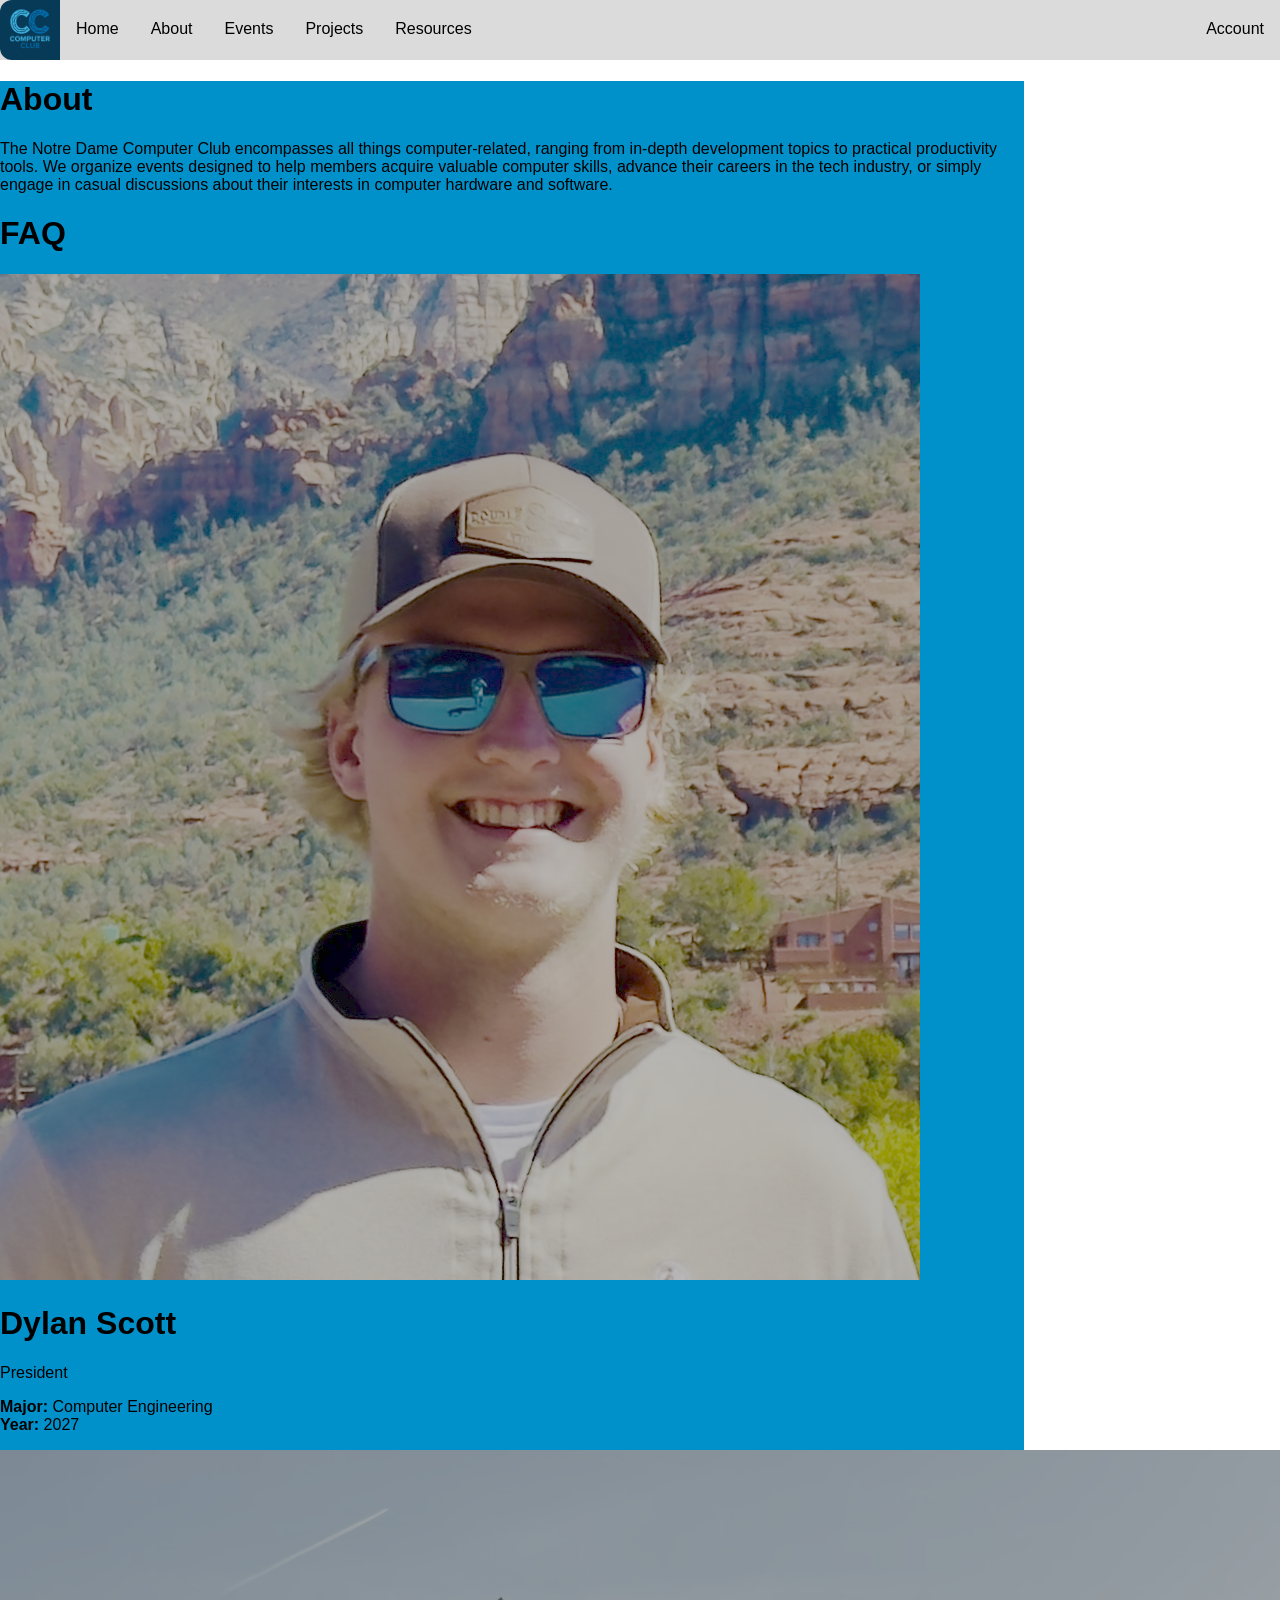
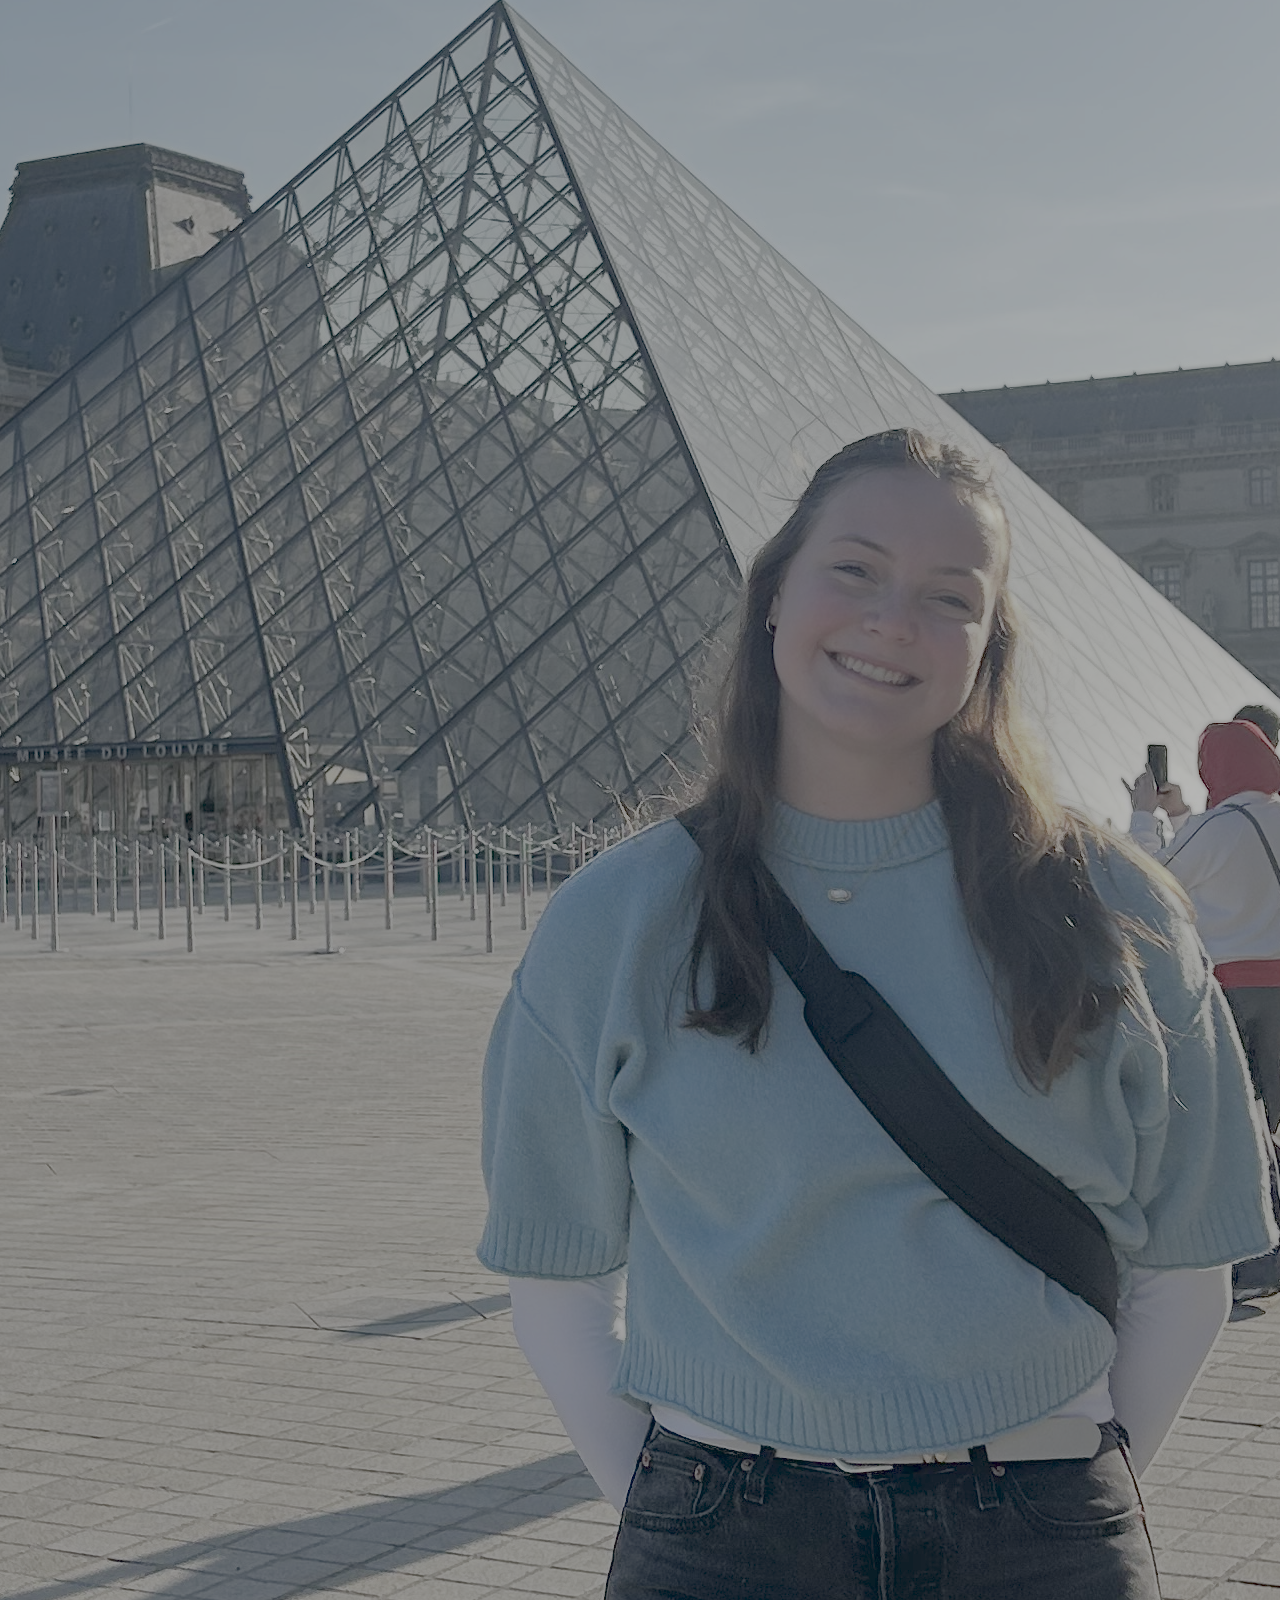
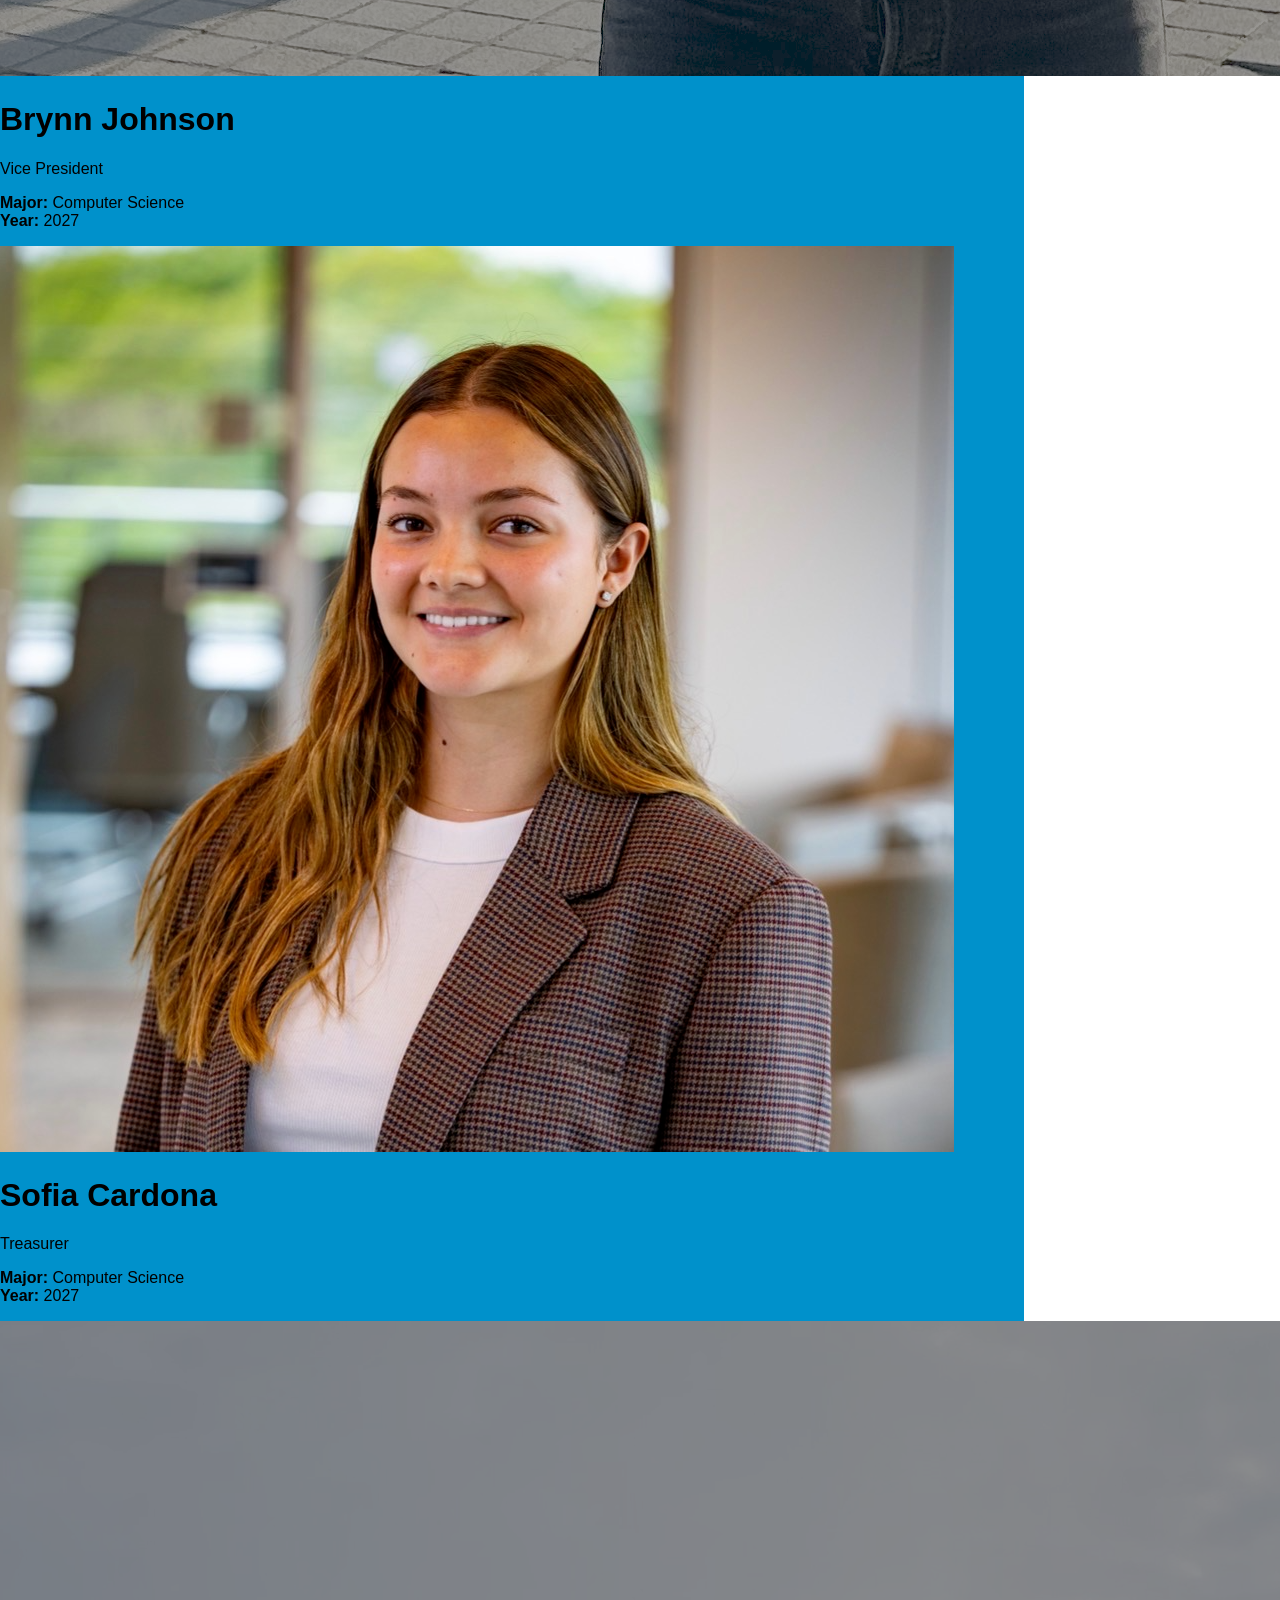
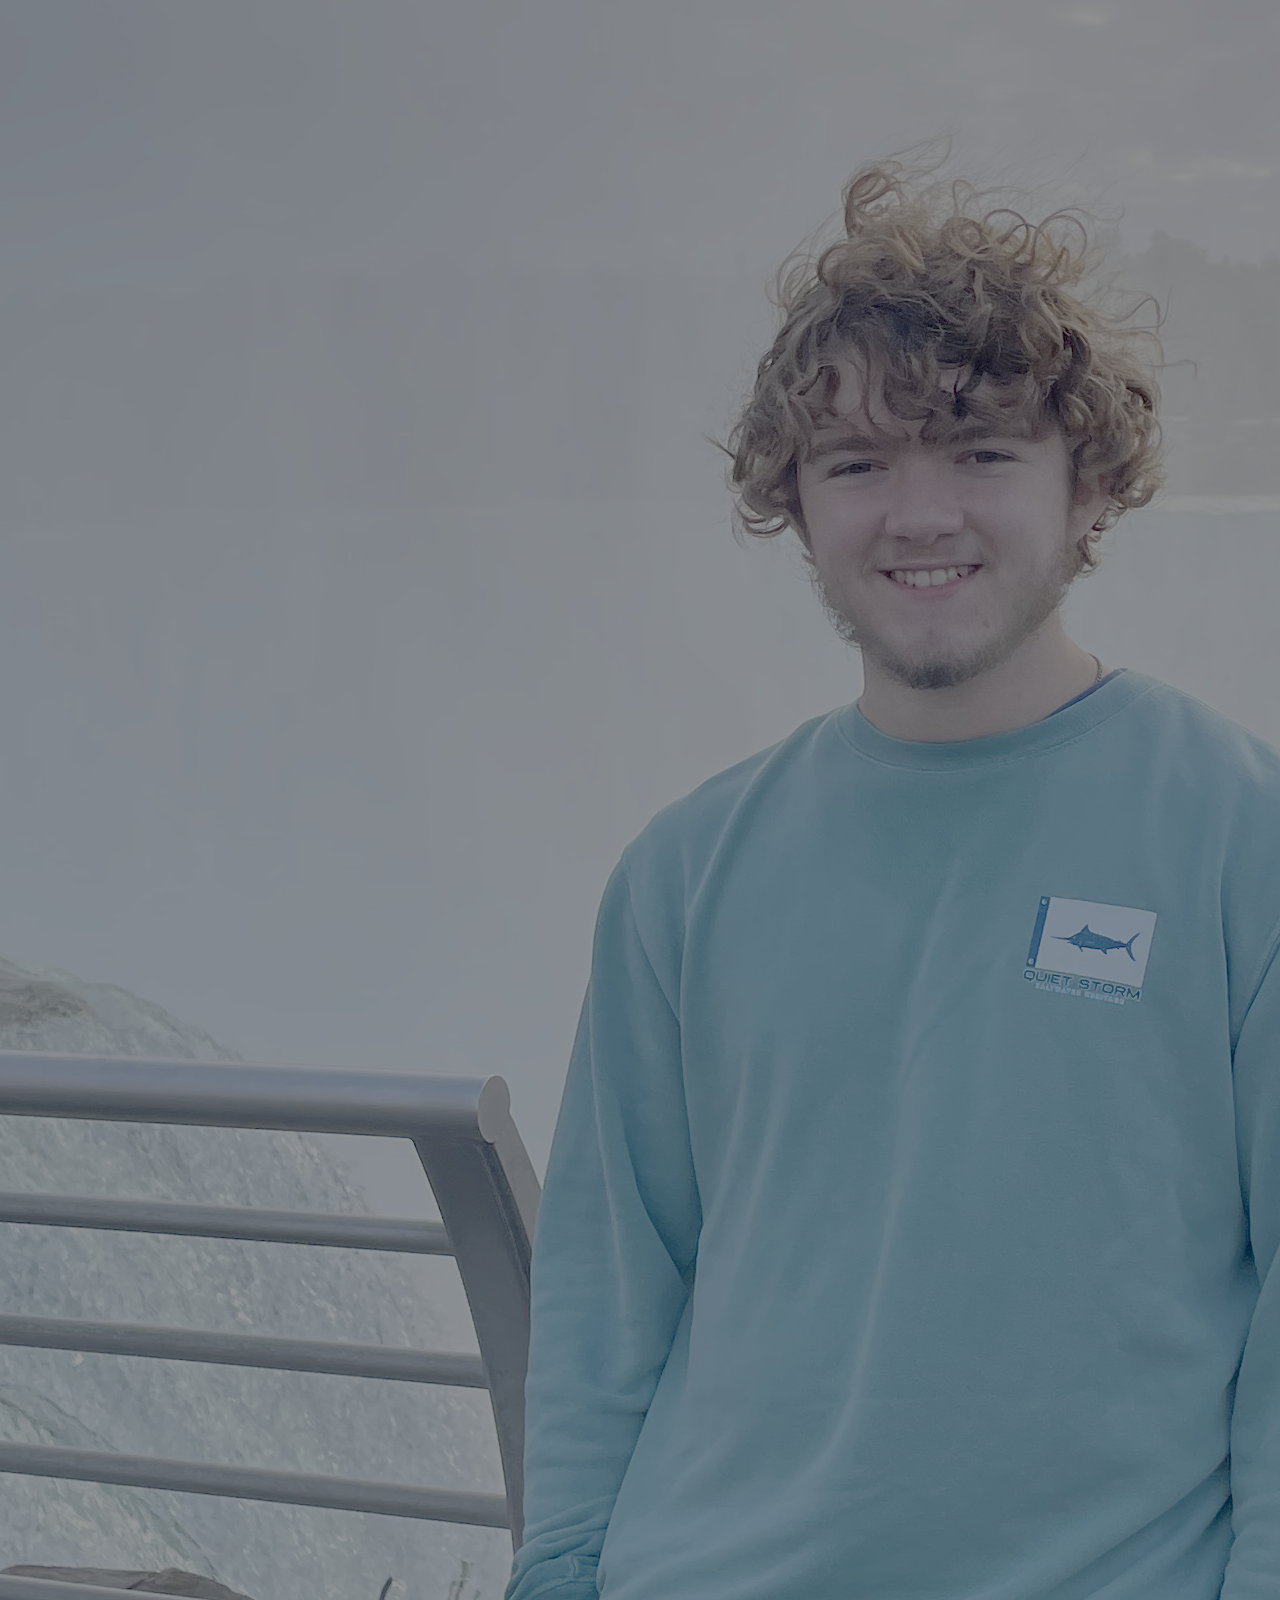
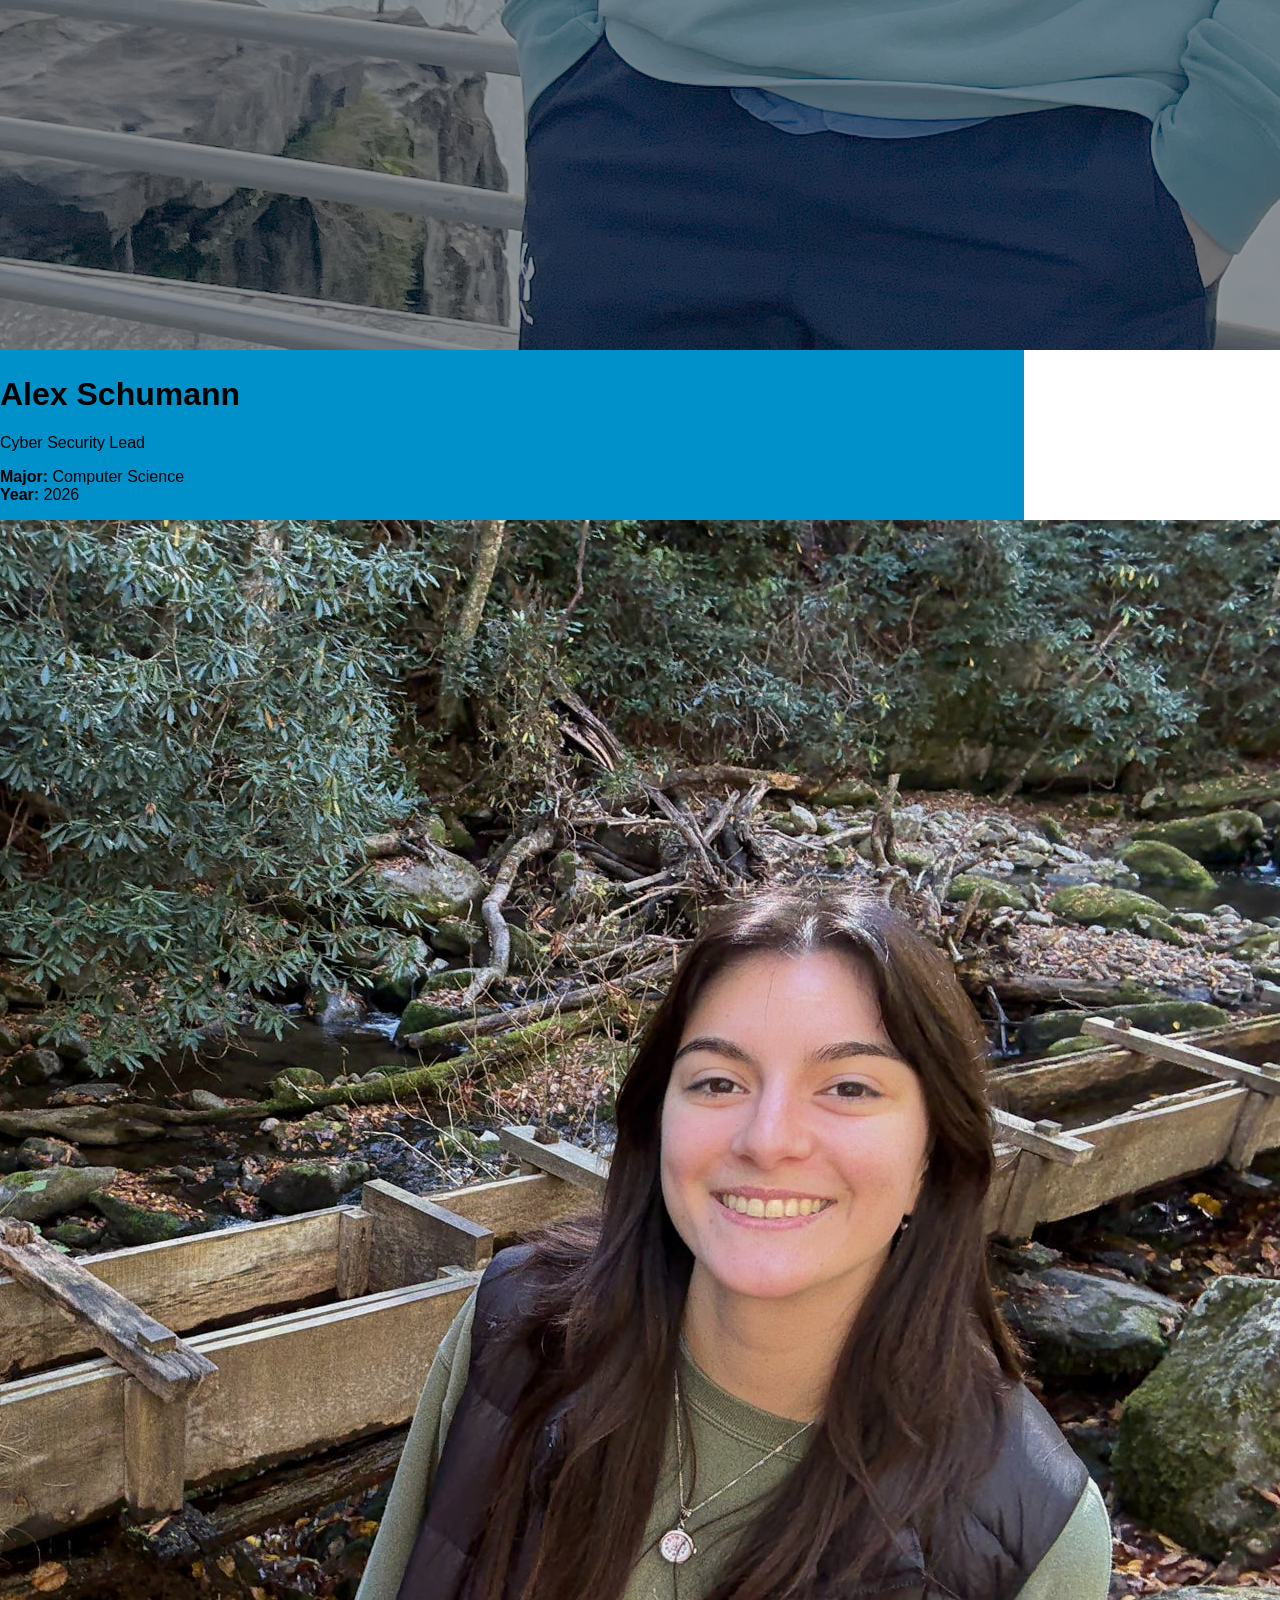
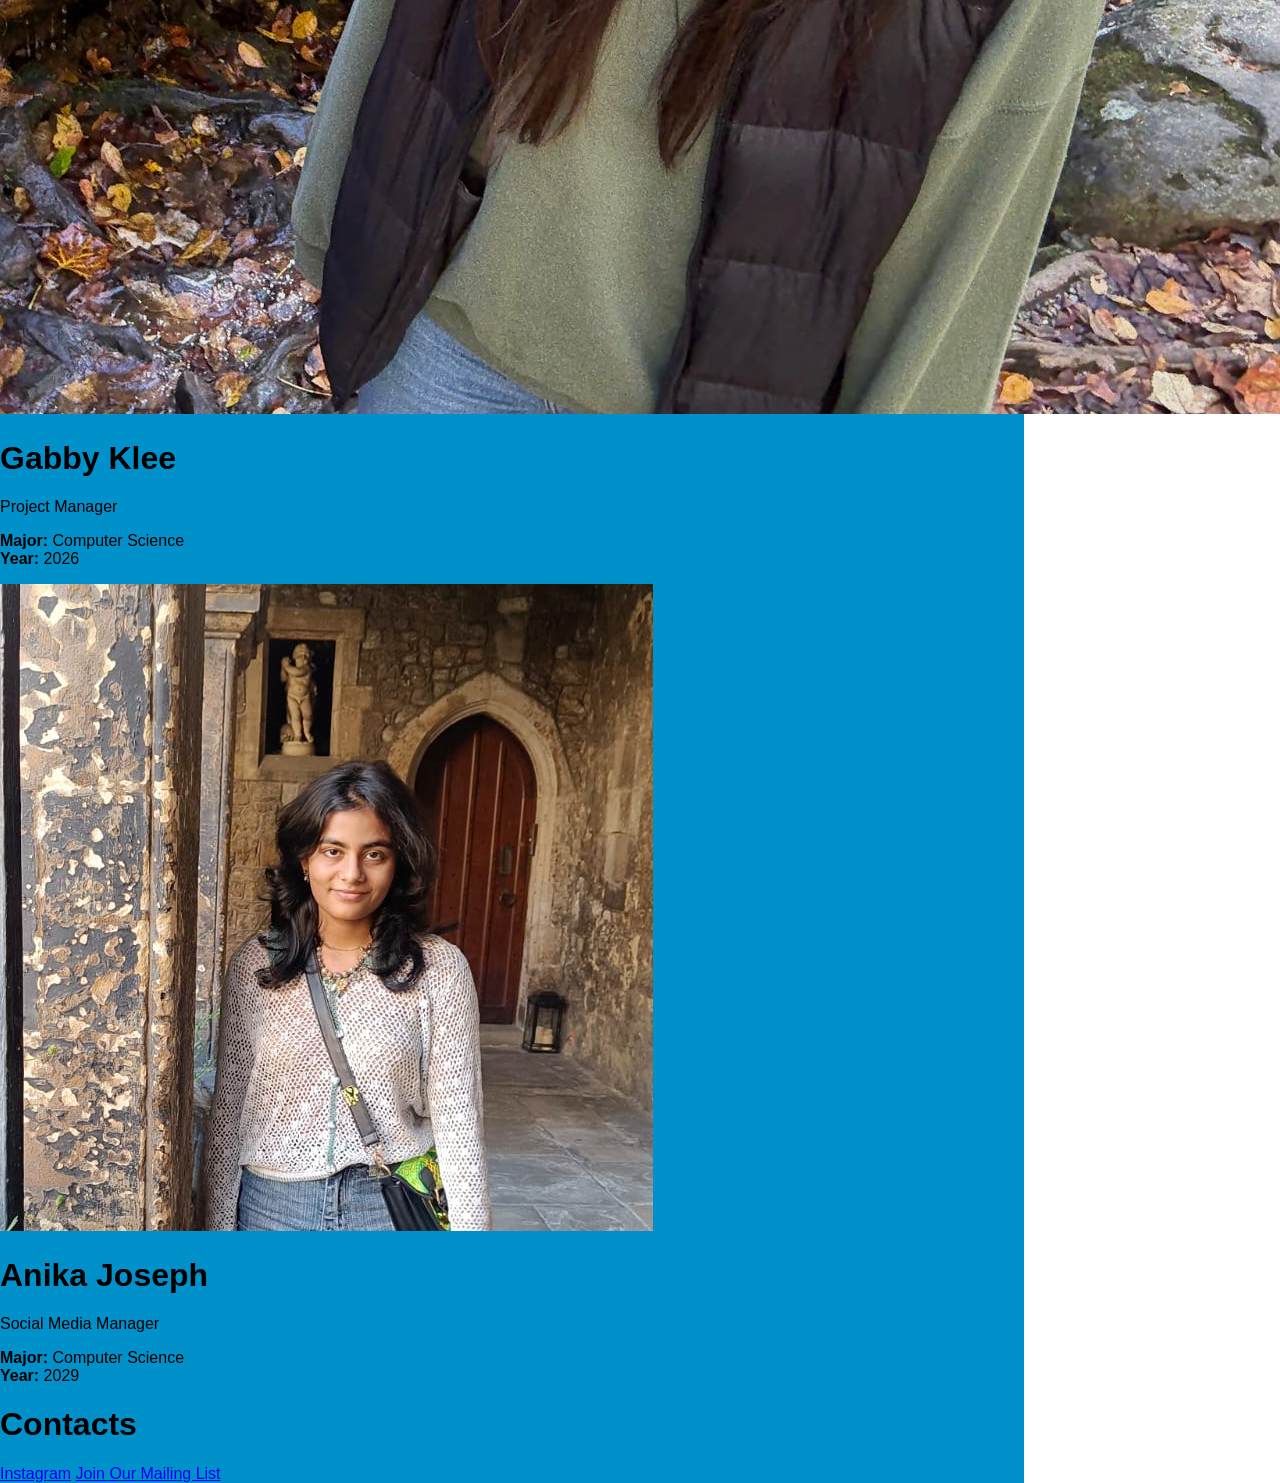
==== about.html @ c54cbcdf "Uploaded AI/ML and board images and added them to the about page" ====
<!DOCTYPE html>
<html lang="en">
<head>
    <meta charset="UTF-8">
    <meta name="viewport" content="width=device-width, initial-scale=1.0">
    <title>ND Computer Club</title>
    <link rel="stylesheet" href="style.css"> 
</head>

<body>
    <div id="navbar"></div>
    <div class="big-container">

    <div class="about_page_introduction">
        <h1>About</h1>
        <p>
            The Notre Dame Computer Club encompasses all things computer-related, ranging from in-depth development topics to practical productivity tools. We organize events designed to help members acquire valuable computer skills, advance their careers in the tech industry, or simply engage in casual discussions about their interests in computer hardware and software.
        </p>
    </div>

    <div class="faq">
        <h1>FAQ</h1>
        <!-- add some sample faq questions -->
    </div>

    <div id="board-members">
        <div class="board-member-section">
            <img src="/images/board/DylanScott.png" alt="" class="board-member-photo">
            <h1 class="board-member-name">Dylan Scott</h1>
            <p class="board-member-role">President</p>
            <p class="board-member-bio">
                <b>Major:</b> Computer Engineering <br>
                <b>Year:</b> 2027 <br>
            </p>
        </div>

        <div class="board-member-section">
            <img src="/images/board/BrynnJohnson.png" alt="" class="board-member-photo">
            <h1 class="board-member-name">Brynn Johnson</h1>
            <p class="board-member-role">Vice President</p>
            <p class="board-member-bio">
                <b>Major:</b> Computer Science <br>
                <b>Year:</b> 2027 <br>
            </p>
        </div>

        <div class="board-member-section">
            <img src="/images/board/SofiaCardona.png" alt="" class="board-member-photo">
            <h1 class="board-member-name">Sofia Cardona</h1>
            <p class="board-member-role">Treasurer</p>
            <p class="board-member-bio">
                <b>Major:</b> Computer Science <br>
                <b>Year:</b> 2027 <br>
            </p>
        </div>

        <div class="board-member-section">
            <img src="/images/board/AlexSchumann.png" alt="" class="board-member-photo">
            <h1 class="board-member-name">Alex Schumann</h1>
            <p class="board-member-role">Cyber Security Lead</p>
            <p class="board-member-bio">
                <b>Major:</b> Computer Science <br>
                <b>Year:</b> 2026 <br>
            </p>
        </div>

        <div class="board-member-section">
            <img src="/images/board/GabbyKlee.png" alt="" class="board-member-photo">
            <h1 class="board-member-name">Gabby Klee</h1>
            <p class="board-member-role">Project Manager</p>
            <p class="board-member-bio">
                <b>Major:</b> Computer Science <br>
                <b>Year:</b> 2026 <br>
            </p>
        </div>

        <div class="board-member-section">
            <img src="/images/board/AnikaJoseph.png" alt="" class="board-member-photo">
            <h1 class="board-member-name">Anika Joseph</h1>
            <p class="board-member-role">Social Media Manager</p>
            <p class="board-member-bio">
                <b>Major:</b> Computer Science <br>
                <b>Year:</b> 2029 <br>
            </p>
        </div>
    </div>
    
    <div class="contacts">
        <h1>Contacts</h1>
        <a href="https://ndacm.dev/instagram">Instagram</a>
        <a href="https://docs.google.com/forms/d/e/1FAIpQLSdNOXPPxVKRKZHulJypc1nvLSb52hSPq_a0kH9kRgDz5scK0w/viewform">Join Our Mailing List</a>
    </div>

    </div>

    <script src="script.js"></script>
</body>
</html>
---- style.css ----
body{
    margin: 0;
    font-family: Arial, Helvetica, sans-serif;
}

.header{
    background-color: #dbdbdb;
    /*padding: 20px 10px;*/
    display: flex;
    justify-content: space-between;
    align-items: center;
    position: sticky;
    top: 0;
    width: 100%;
    
    & ul {
    list-style-type: none;
    margin: 0;
    padding: 0;
    overflow: hidden;
    /* background-color: #3700fe; */
    border-radius: 12px;
    width: 100%;
    height: 60px;
    }

    & ul li {
    float: left;
    height: 100%;
   
    }

    & ul li a {
    box-sizing: border-box;
    display: block;
    color: black;
    text-align: center;
    padding: 20px 16px;
    text-decoration: none;
    height: 100%;
    }

    & ul li a:hover {
    background-color: #0091cb;
    }

    .logo, .logo img {
        height: 100%;
    }
}

.big-container{
    background-color: #0091cb;
    width: 80%;
}

.interest-form {
  display: inline-block;
  padding: 10px 20px;
  background: #0073e6;
  color: white;
  text-decoration: none;
  border-radius: 6px;
}


.calendar{
    /* align-content: center; */
    /* display: grid; */
    justify-content: center;
    align-items: center;
    place-items: center;
    width: auto;
    /* height: 100vh; */

}

.gcal{
    border: 11px solid black;
    border-radius: 5px;
    width: 80%;
    margin: 0 auto;
    display: block;
}
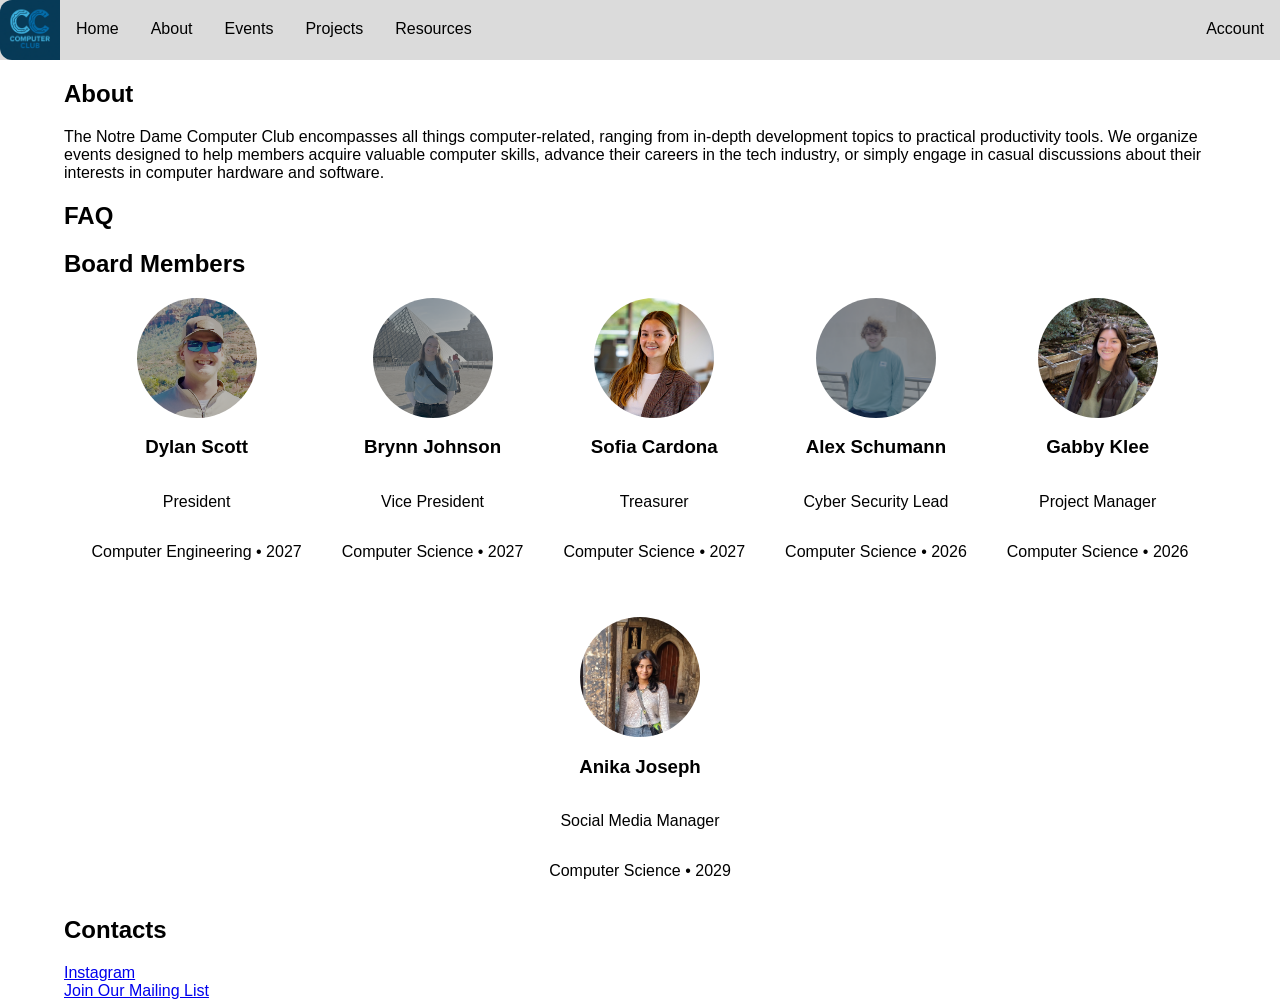
==== commit aa8c4aa1: "1" ====
--- a/about.html
+++ b/about.html
@@ -1,98 +1,95 @@
 <!DOCTYPE html>
 <html lang="en">
 <head>
-    <meta charset="UTF-8">
-    <meta name="viewport" content="width=device-width, initial-scale=1.0">
-    <title>ND Computer Club</title>
-    <link rel="stylesheet" href="style.css"> 
+<meta charset="UTF-8">
+<meta name="viewport" content="width=device-width, initial-scale=1.0">
+<title>ND Computer Club</title>
+<link rel="stylesheet" href="style.css">
 </head>
 
 <body>
-    <div id="navbar"></div>
-    <div class="big-container">
 
-    <div class="about_page_introduction">
-        <h1>About</h1>
-        <p>
-            The Notre Dame Computer Club encompasses all things computer-related, ranging from in-depth development topics to practical productivity tools. We organize events designed to help members acquire valuable computer skills, advance their careers in the tech industry, or simply engage in casual discussions about their interests in computer hardware and software.
-        </p>
-    </div>
+<div id="navbar"></div>
 
-    <div class="faq">
-        <h1>FAQ</h1>
-        <!-- add some sample faq questions -->
-    </div>
+<div class="big-container">
 
-    <div id="board-members">
-        <div class="board-member-section">
-            <img src="/images/board/DylanScott.png" alt="" class="board-member-photo">
-            <h1 class="board-member-name">Dylan Scott</h1>
-            <p class="board-member-role">President</p>
-            <p class="board-member-bio">
-                <b>Major:</b> Computer Engineering <br>
-                <b>Year:</b> 2027 <br>
-            </p>
-        </div>
+<section>
+    <h1>About</h1>
+    <p>
+    The Notre Dame Computer Club encompasses all things computer-related, ranging from in-depth development topics to practical productivity tools. We organize events designed to help members acquire valuable computer skills, advance their careers in the tech industry, or simply engage in casual discussions about their interests in computer hardware and software.
+    </p>
+</section>
 
-        <div class="board-member-section">
-            <img src="/images/board/BrynnJohnson.png" alt="" class="board-member-photo">
-            <h1 class="board-member-name">Brynn Johnson</h1>
-            <p class="board-member-role">Vice President</p>
-            <p class="board-member-bio">
-                <b>Major:</b> Computer Science <br>
-                <b>Year:</b> 2027 <br>
-            </p>
-        </div>
+<section>
+    <h1>FAQ</h1>
+</section>
 
-        <div class="board-member-section">
-            <img src="/images/board/SofiaCardona.png" alt="" class="board-member-photo">
-            <h1 class="board-member-name">Sofia Cardona</h1>
-            <p class="board-member-role">Treasurer</p>
-            <p class="board-member-bio">
-                <b>Major:</b> Computer Science <br>
-                <b>Year:</b> 2027 <br>
-            </p>
-        </div>
+<section>
 
-        <div class="board-member-section">
-            <img src="/images/board/AlexSchumann.png" alt="" class="board-member-photo">
-            <h1 class="board-member-name">Alex Schumann</h1>
-            <p class="board-member-role">Cyber Security Lead</p>
-            <p class="board-member-bio">
-                <b>Major:</b> Computer Science <br>
-                <b>Year:</b> 2026 <br>
-            </p>
-        </div>
+<h1>Board Members</h1>
 
-        <div class="board-member-section">
-            <img src="/images/board/GabbyKlee.png" alt="" class="board-member-photo">
-            <h1 class="board-member-name">Gabby Klee</h1>
-            <p class="board-member-role">Project Manager</p>
-            <p class="board-member-bio">
-                <b>Major:</b> Computer Science <br>
-                <b>Year:</b> 2026 <br>
-            </p>
-        </div>
+<div id="board-members">
 
-        <div class="board-member-section">
-            <img src="/images/board/AnikaJoseph.png" alt="" class="board-member-photo">
-            <h1 class="board-member-name">Anika Joseph</h1>
-            <p class="board-member-role">Social Media Manager</p>
-            <p class="board-member-bio">
-                <b>Major:</b> Computer Science <br>
-                <b>Year:</b> 2029 <br>
-            </p>
-        </div>
-    </div>
-    
-    <div class="contacts">
-        <h1>Contacts</h1>
-        <a href="https://ndacm.dev/instagram">Instagram</a>
-        <a href="https://docs.google.com/forms/d/e/1FAIpQLSdNOXPPxVKRKZHulJypc1nvLSb52hSPq_a0kH9kRgDz5scK0w/viewform">Join Our Mailing List</a>
-    </div>
+<div class="board-member-section">
+    <img src="/images/board/DylanScott.png" class="board-member-photo">
+    <h3>Dylan Scott</h3>
+    <p>President</p>
+    <p>Computer Engineering • 2027</p>
+</div>
 
-    </div>
+<div class="board-member-section">
+    <img src="/images/board/BrynnJohnson.png" class="board-member-photo">
+    <h3>Brynn Johnson</h3>
+    <p>Vice President</p>
+    <p>Computer Science • 2027</p>
+</div>
 
-    <script src="script.js"></script>
+<div class="board-member-section">
+    <img src="/images/board/SofiaCardona.png" class="board-member-photo">
+    <h3>Sofia Cardona</h3>
+    <p>Treasurer</p>
+    <p>Computer Science • 2027</p>
+</div>
+
+<div class="board-member-section">
+    <img src="/images/board/AlexSchumann.png" class="board-member-photo">
+    <h3>Alex Schumann</h3>
+    <p>Cyber Security Lead</p>
+    <p>Computer Science • 2026</p>
+</div>
+
+<div class="board-member-section">
+    <img src="/images/board/GabbyKlee.png" class="board-member-photo">
+    <h3>Gabby Klee</h3>
+    <p>Project Manager</p>
+    <p>Computer Science • 2026</p>
+</div>
+
+<div class="board-member-section">
+    <img src="/images/board/AnikaJoseph.png" class="board-member-photo">
+    <h3>Anika Joseph</h3>
+    <p>Social Media Manager</p>
+    <p>Computer Science • 2029</p>
+</div>
+
+</div>
+</section>
+
+<section class="contacts">
+
+<h1>Contacts</h1>
+
+<a href="https://ndacm.dev/instagram">Instagram</a>
+<br>
+<a href="https://docs.google.com/forms/d/e/1FAIpQLSdNOXPPxVKRKZHulJypc1nvLSb52hSPq_a0kH9kRgDz5scK0w/viewform">
+Join Our Mailing List
+</a>
+
+</section>
+
+</div>
+
+<script src="script.js"></script>
+
 </body>
 </html>
--- a/style.css
+++ b/style.css
@@ -50,8 +50,45 @@
 }
 
 .big-container{
-    background-color: #0091cb;
-    width: 80%;
+    width:90%;
+    margin:0 auto;
+}
+
+#board-members{
+    display:flex;
+    flex-wrap:wrap;
+    justify-content:center;
+    gap:40px;
+}
+
+.board-member-section{
+    display:flex;
+    flex-direction:column;
+    align-items:center;
+    text-align:center;
+    max-width:220px;
+}
+
+.board-member-photo{
+    width:120px;
+    height:120px;
+    object-fit:cover;
+    border-radius:50%;
+}
+
+.board-member-name{
+    margin:12px 0 4px;
+    font-size:20px;
+}
+
+.board-member-role{
+    margin:0;
+    font-weight:600;
+}
+
+.board-member-bio{
+    margin:6px 0 0;
+    font-size:14px;
 }
 
 .interest-form {
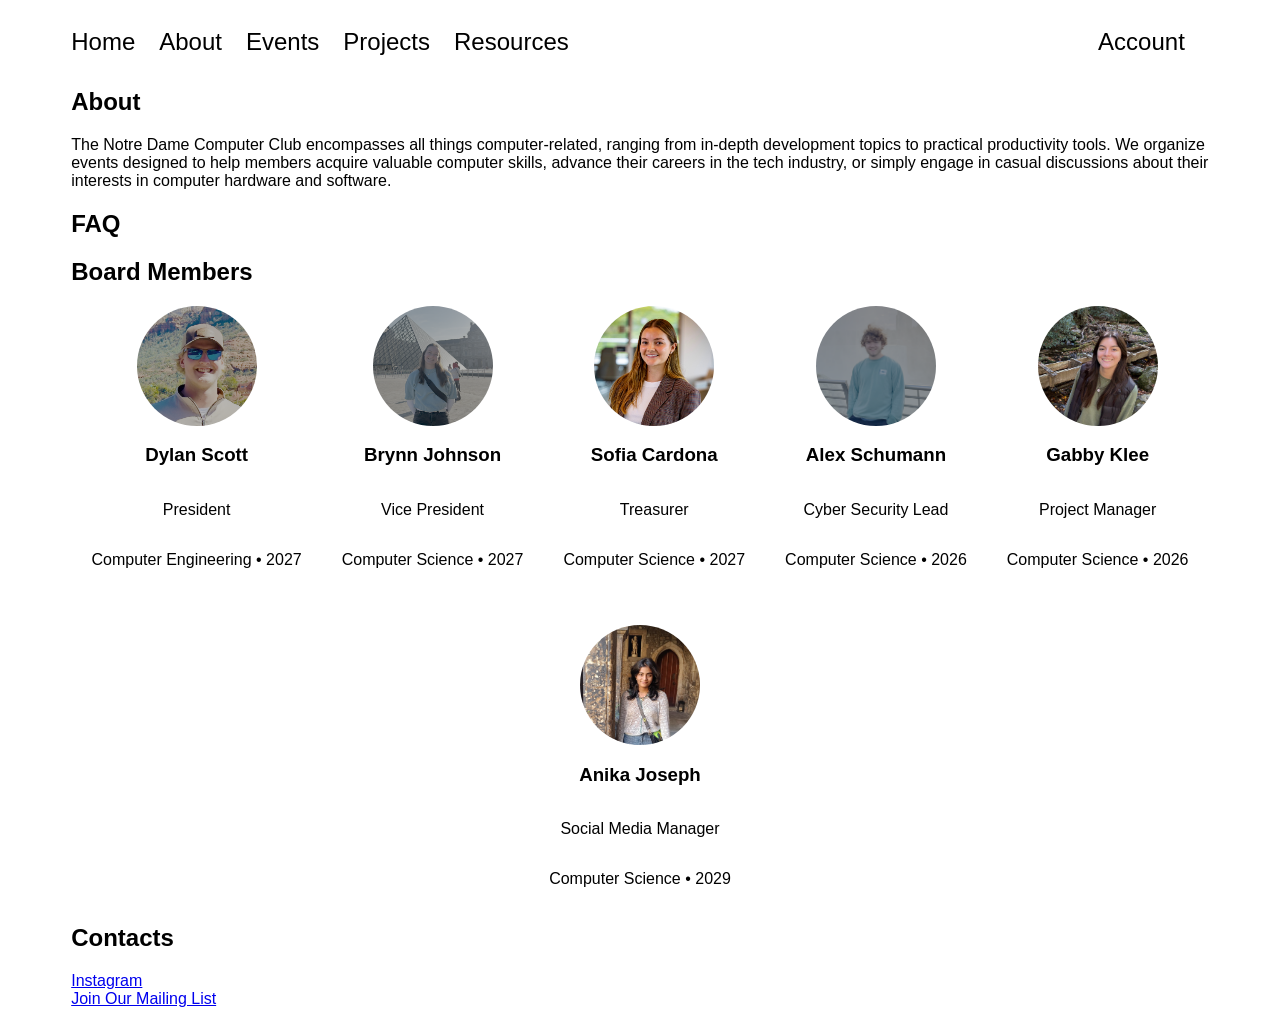
==== commit f0e9257e: "1" ====
--- a/about.html
+++ b/about.html
@@ -9,9 +9,8 @@
 
 <body>
 
+<div class="big-container">
 <div id="navbar"></div>
-
-<div class="big-container">
 
 <section>
     <h1>About</h1>
@@ -28,51 +27,25 @@
 
 <h1>Board Members</h1>
 
-<div id="board-members">
-
-<div class="board-member-section">
-    <img src="/images/board/DylanScott.png" class="board-member-photo">
-    <h3>Dylan Scott</h3>
-    <p>President</p>
-    <p>Computer Engineering • 2027</p>
-</div>
-
-<div class="board-member-section">
-    <img src="/images/board/BrynnJohnson.png" class="board-member-photo">
-    <h3>Brynn Johnson</h3>
-    <p>Vice President</p>
-    <p>Computer Science • 2027</p>
-</div>
-
-<div class="board-member-section">
-    <img src="/images/board/SofiaCardona.png" class="board-member-photo">
-    <h3>Sofia Cardona</h3>
-    <p>Treasurer</p>
-    <p>Computer Science • 2027</p>
-</div>
-
-<div class="board-member-section">
-    <img src="/images/board/AlexSchumann.png" class="board-member-photo">
-    <h3>Alex Schumann</h3>
-    <p>Cyber Security Lead</p>
-    <p>Computer Science • 2026</p>
-</div>
-
-<div class="board-member-section">
-    <img src="/images/board/GabbyKlee.png" class="board-member-photo">
-    <h3>Gabby Klee</h3>
-    <p>Project Manager</p>
-    <p>Computer Science • 2026</p>
-</div>
-
-<div class="board-member-section">
-    <img src="/images/board/AnikaJoseph.png" class="board-member-photo">
-    <h3>Anika Joseph</h3>
-    <p>Social Media Manager</p>
-    <p>Computer Science • 2029</p>
-</div>
-
-</div>
+<div id="board-members"></div>
+<script>
+const BOARD = [
+  { name: "Dylan Scott",   role: "President",            major: "Computer Engineering", year: 2027 },
+  { name: "Brynn Johnson", role: "Vice President",        major: "Computer Science",     year: 2027 },
+  { name: "Sofia Cardona", role: "Treasurer",             major: "Computer Science",     year: 2027 },
+  { name: "Alex Schumann", role: "Cyber Security Lead",   major: "Computer Science",     year: 2026 },
+  { name: "Gabby Klee",    role: "Project Manager",       major: "Computer Science",     year: 2026 },
+  { name: "Anika Joseph",  role: "Social Media Manager",  major: "Computer Science",     year: 2029 },
+];
+const el = document.getElementById('board-members');
+el.innerHTML = BOARD.map(m => `
+  <div class="board-member-section">
+    <img src="/images/board/${m.name.replace(' ','')}.png" class="board-member-photo">
+    <h3>${m.name}</h3>
+    <p>${m.role}</p>
+    <p>${m.major} • ${m.year}</p>
+  </div>`).join('');
+</script>
 </section>
 
 <section class="contacts">
--- a/style.css
+++ b/style.css
@@ -1,15 +1,17 @@
 body{
-    margin: 0;
+    /* margin: 0; */
     font-family: Arial, Helvetica, sans-serif;
+    /* background-color: #dbdbdb; */
+
 }
 
 .header{
-    background-color: #dbdbdb;
+    /* background-color: #dbdbdb; */
     /*padding: 20px 10px;*/
-    display: flex;
+    /* display: flex;
     justify-content: space-between;
     align-items: center;
-    position: sticky;
+    position: sticky; */
     top: 0;
     width: 100%;
     
@@ -19,7 +21,7 @@
     padding: 0;
     overflow: hidden;
     /* background-color: #3700fe; */
-    border-radius: 12px;
+    /* border-radius: 12px; */
     width: 100%;
     height: 60px;
     }
@@ -34,10 +36,11 @@
     box-sizing: border-box;
     display: block;
     color: black;
-    text-align: center;
-    padding: 20px 16px;
+    text-align: left;
+    padding: 20px 24px 20px 0;
     text-decoration: none;
     height: 100%;
+    font-size: 1.5rem;
     }
 
     & ul li a:hover {
@@ -49,9 +52,14 @@
     }
 }
 
+
 .big-container{
     width:90%;
     margin:0 auto;
+}
+
+.intro-txt{
+    font-size: 1.5em;
 }
 
 #board-members{
@@ -102,16 +110,10 @@
 
 
 .calendar{
-    /* align-content: center; */
-    /* display: grid; */
-    justify-content: center;
-    align-items: center;
-    place-items: center;
-    width: auto;
-    /* height: 100vh; */
-
+    margin: 0 10%;
 }
 
+/* google calender */
 .gcal{
     border: 11px solid black;
     border-radius: 5px;
@@ -120,3 +122,54 @@
     display: block;
 }
 
+.card-grid {
+    display: grid;
+    grid-template-columns: repeat(3, 1fr);
+    gap: 100px 10px;
+}
+
+.card {
+    border: 5px solid gray;
+    
+    .card-body {
+        padding: 0 20px 20px 20px;
+    }
+
+    img {
+        width: 100%;
+    }
+}
+
+.card-popups {
+    display: none;
+    background-color: rgba(0, 0, 0, 0.4);
+    position: fixed;
+    top: 0;
+    left: 0;
+    width: 100%;
+    height: 100%;
+}
+
+.popup {
+    display: none;
+    position: relative;
+    width: 60%;
+    margin: 50px auto;
+    background-color: white;
+    padding: 50px;
+
+    img {
+        display: block;
+        width: 80%;
+        height: 400px;
+        margin: 0 auto;
+        object-fit: contain;
+        background: black;
+    }
+
+    .close-popup {
+        position: absolute;
+        right: 20px;
+        top: 20px;
+    }
+}
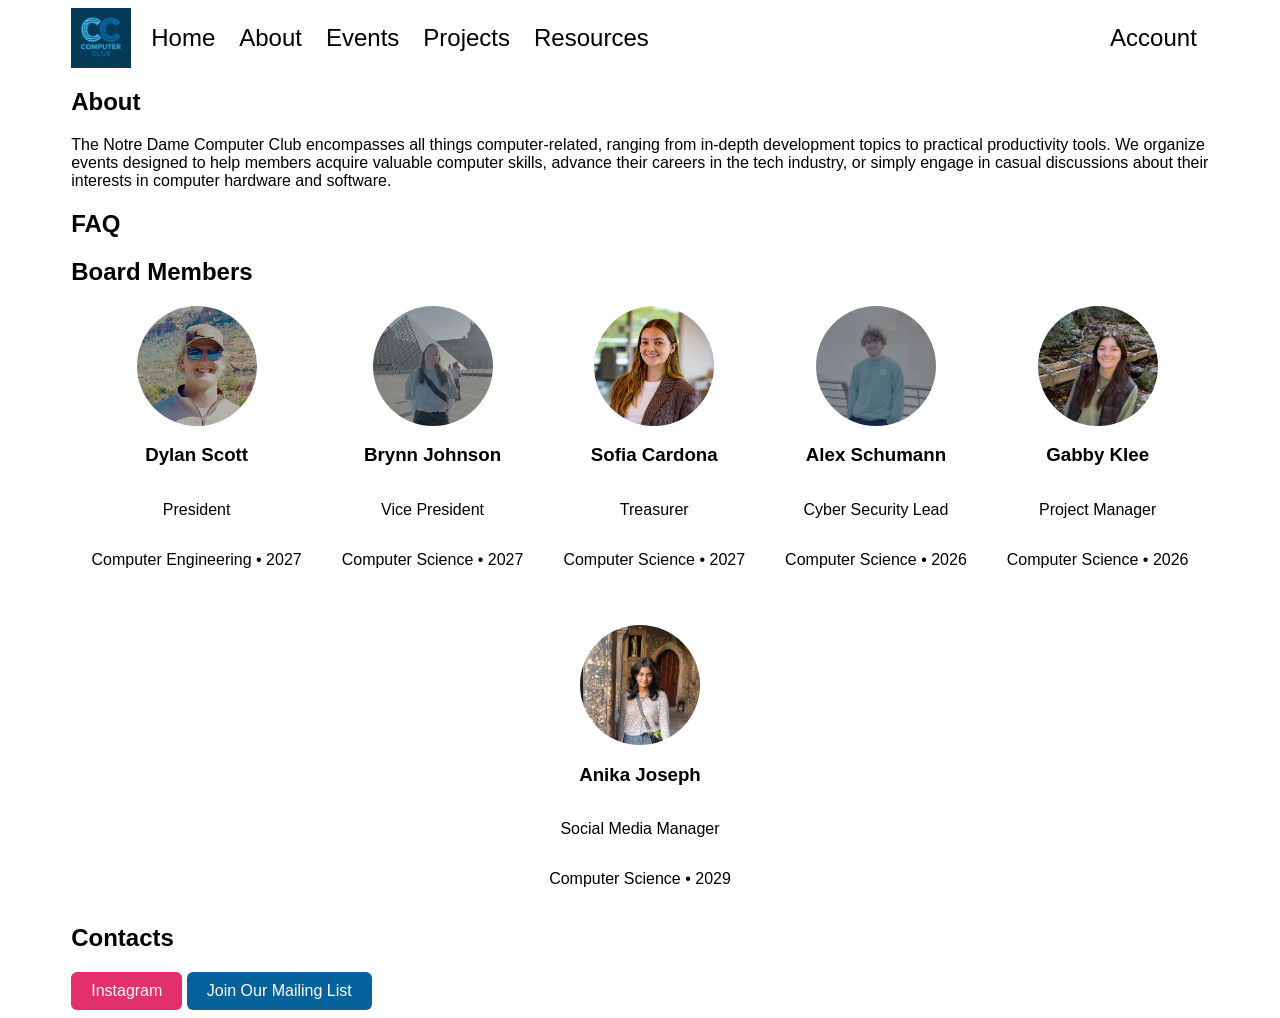
==== commit f0936197: "Restyled navbar and button links" ====
--- a/about.html
+++ b/about.html
@@ -1,68 +1,59 @@
 <!DOCTYPE html>
 <html lang="en">
-<head>
-<meta charset="UTF-8">
-<meta name="viewport" content="width=device-width, initial-scale=1.0">
-<title>ND Computer Club</title>
-<link rel="stylesheet" href="style.css">
-</head>
+  <head>
+    <meta charset="UTF-8">
+    <meta name="viewport" content="width=device-width, initial-scale=1.0">
+    <title>ND Computer Club</title>
+    <link rel="stylesheet" href="style.css">
+  </head>
 
-<body>
+  <body>
 
-<div class="big-container">
-<div id="navbar"></div>
+    <div class="big-container">
+    <div id="navbar"></div>
 
-<section>
-    <h1>About</h1>
-    <p>
-    The Notre Dame Computer Club encompasses all things computer-related, ranging from in-depth development topics to practical productivity tools. We organize events designed to help members acquire valuable computer skills, advance their careers in the tech industry, or simply engage in casual discussions about their interests in computer hardware and software.
-    </p>
-</section>
+    <section>
+      <h1>About</h1>
+      <p>
+        The Notre Dame Computer Club encompasses all things computer-related, ranging from in-depth development topics to practical productivity tools. We organize events designed to help members acquire valuable computer skills, advance their careers in the tech industry, or simply engage in casual discussions about their interests in computer hardware and software.
+      </p>
+    </section>
 
-<section>
-    <h1>FAQ</h1>
-</section>
+    <section>
+      <h1>FAQ</h1>
+    </section>
 
-<section>
+    <section>
+      <h1>Board Members</h1>
+      <div id="board-members"></div>
+      <script>
+        const BOARD = [
+        { name: "Dylan Scott",   role: "President",             major: "Computer Engineering", year: 2027 },
+        { name: "Brynn Johnson", role: "Vice President",        major: "Computer Science",     year: 2027 },
+        { name: "Sofia Cardona", role: "Treasurer",             major: "Computer Science",     year: 2027 },
+        { name: "Alex Schumann", role: "Cyber Security Lead",   major: "Computer Science",     year: 2026 },
+        { name: "Gabby Klee",    role: "Project Manager",       major: "Computer Science",     year: 2026 },
+        { name: "Anika Joseph",  role: "Social Media Manager",  major: "Computer Science",     year: 2029 },
+        ];
+        const el = document.getElementById('board-members');
+        el.innerHTML = BOARD.map(m => `
+        <div class="board-member-section">
+        <img src="/images/board/${m.name.replace(' ','')}.png" class="board-member-photo">
+        <h3>${m.name}</h3>
+        <p>${m.role}</p>
+        <p>${m.major} • ${m.year}</p>
+        </div>`).join('');
+      </script>
+    </section>
 
-<h1>Board Members</h1>
-
-<div id="board-members"></div>
-<script>
-const BOARD = [
-  { name: "Dylan Scott",   role: "President",            major: "Computer Engineering", year: 2027 },
-  { name: "Brynn Johnson", role: "Vice President",        major: "Computer Science",     year: 2027 },
-  { name: "Sofia Cardona", role: "Treasurer",             major: "Computer Science",     year: 2027 },
-  { name: "Alex Schumann", role: "Cyber Security Lead",   major: "Computer Science",     year: 2026 },
-  { name: "Gabby Klee",    role: "Project Manager",       major: "Computer Science",     year: 2026 },
-  { name: "Anika Joseph",  role: "Social Media Manager",  major: "Computer Science",     year: 2029 },
-];
-const el = document.getElementById('board-members');
-el.innerHTML = BOARD.map(m => `
-  <div class="board-member-section">
-    <img src="/images/board/${m.name.replace(' ','')}.png" class="board-member-photo">
-    <h3>${m.name}</h3>
-    <p>${m.role}</p>
-    <p>${m.major} • ${m.year}</p>
-  </div>`).join('');
-</script>
-</section>
-
-<section class="contacts">
-
-<h1>Contacts</h1>
-
-<a href="https://ndacm.dev/instagram">Instagram</a>
-<br>
-<a href="https://docs.google.com/forms/d/e/1FAIpQLSdNOXPPxVKRKZHulJypc1nvLSb52hSPq_a0kH9kRgDz5scK0w/viewform">
-Join Our Mailing List
-</a>
-
-</section>
-
-</div>
-
-<script src="script.js"></script>
-
-</body>
+    <section class="contacts">
+      <h1>Contacts</h1>
+      <a class="primary-button instagram" href="https://ndacm.dev/instagram">Instagram</a>
+      <a class="primary-button mailing-list" href="https://docs.google.com/forms/d/e/1FAIpQLSdNOXPPxVKRKZHulJypc1nvLSb52hSPq_a0kH9kRgDz5scK0w/viewform">
+        Join Our Mailing List
+      </a>
+    </section>
+  </div>
+  <script src="script.js"></script>
+  </body>
 </html>
--- a/style.css
+++ b/style.css
@@ -29,16 +29,15 @@
     & ul li {
     float: left;
     height: 100%;
-   
     }
 
     & ul li a {
     box-sizing: border-box;
     display: block;
     color: black;
-    text-align: left;
-    padding: 20px 24px 20px 0;
+    padding: 1rem 0.75rem;
     text-decoration: none;
+    text-align: center;
     height: 100%;
     font-size: 1.5rem;
     }
@@ -48,7 +47,11 @@
     }
 
     .logo, .logo img {
+        float: left;
+        display: inline;
         height: 100%;
+        aspect-ratio: 1;
+        margin-right: 0.5rem;
     }
 }
 
@@ -60,6 +63,7 @@
 
 .intro-txt{
     font-size: 1.5em;
+    margin: 0;
 }
 
 #board-members{
@@ -99,15 +103,25 @@
     font-size:14px;
 }
 
-.interest-form {
+.primary-button {
   display: inline-block;
   padding: 10px 20px;
-  background: #0073e6;
+  text-decoration: none;
   color: white;
-  text-decoration: none;
   border-radius: 6px;
 }
 
+.interest-form {
+    background: #0073e6;
+}
+
+.instagram {
+    background: #e1306c;
+}
+
+.mailing-list {
+    background: #05629a;
+}
 
 .calendar{
     margin: 0 10%;
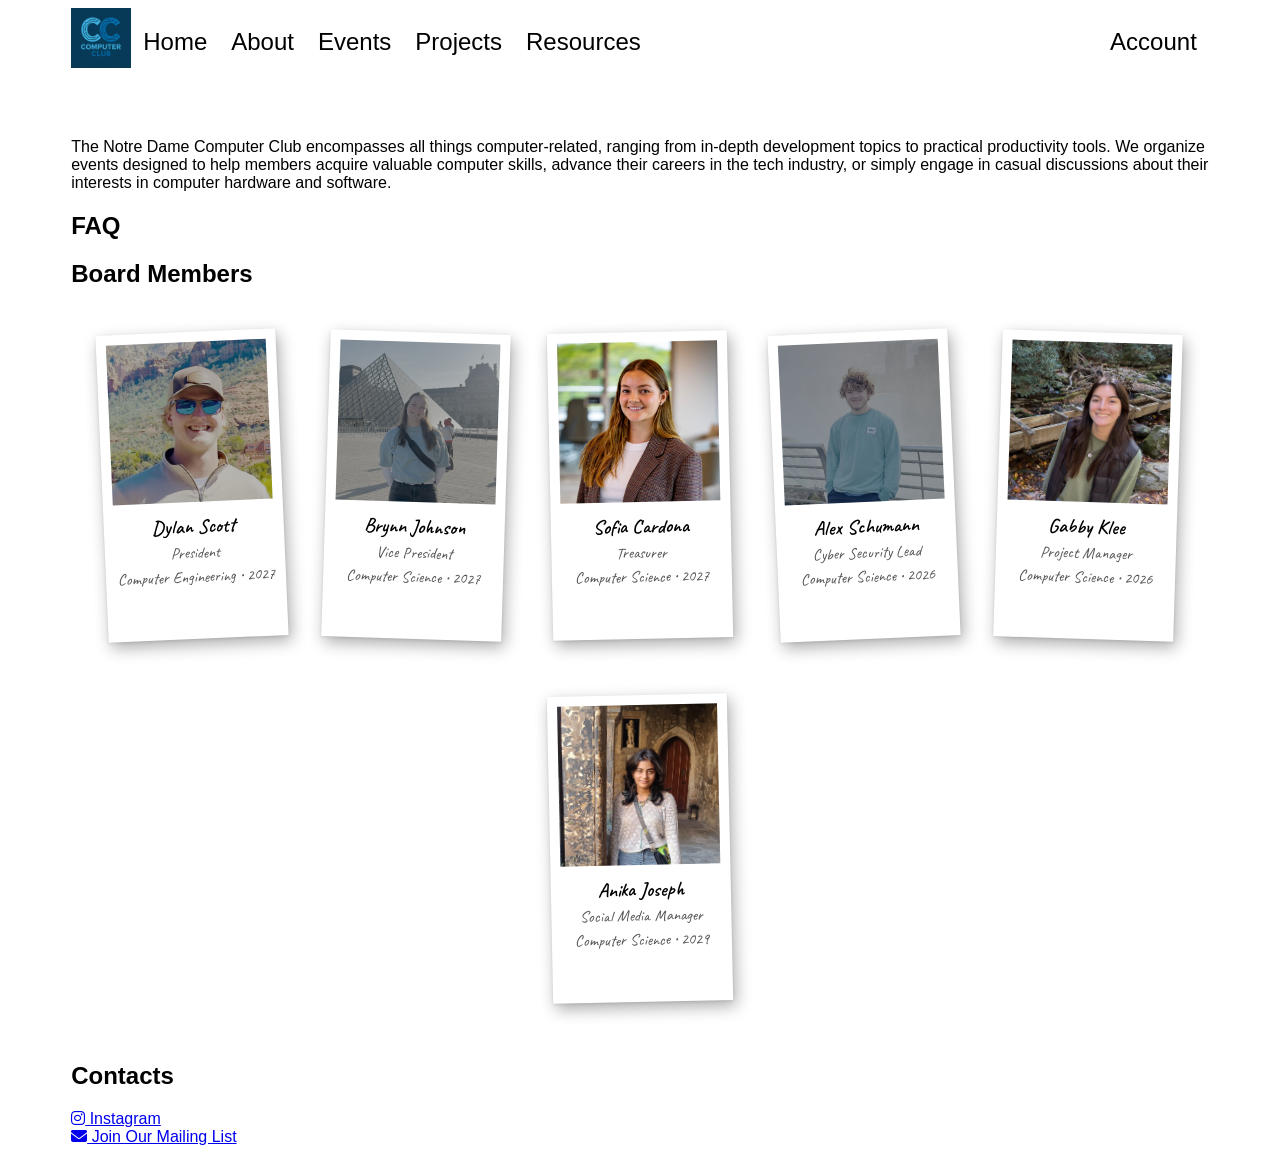
==== commit 9d9abf15: "1" ====
--- a/about.html
+++ b/about.html
@@ -1,59 +1,70 @@
 <!DOCTYPE html>
 <html lang="en">
-  <head>
-    <meta charset="UTF-8">
-    <meta name="viewport" content="width=device-width, initial-scale=1.0">
-    <title>ND Computer Club</title>
-    <link rel="stylesheet" href="style.css">
-  </head>
+<head>
+<meta charset="UTF-8">
+<meta name="viewport" content="width=device-width, initial-scale=1.0">
+<title>ND Computer Club</title>
+<link rel="stylesheet" href="style.css">
+<link rel="stylesheet" href="https://cdnjs.cloudflare.com/ajax/libs/font-awesome/6.5.0/css/all.min.css">
+<link href="https://fonts.googleapis.com/css2?family=Caveat:wght@400;600&display=swap" rel="stylesheet">
+</head>
 
-  <body>
+<body>
 
-    <div class="big-container">
-    <div id="navbar"></div>
+<div class="big-container">
+<div id="navbar"></div>
+<br><br><br>
 
-    <section>
-      <h1>About</h1>
-      <p>
-        The Notre Dame Computer Club encompasses all things computer-related, ranging from in-depth development topics to practical productivity tools. We organize events designed to help members acquire valuable computer skills, advance their careers in the tech industry, or simply engage in casual discussions about their interests in computer hardware and software.
-      </p>
-    </section>
+<section>
+    <p>
+    The Notre Dame Computer Club encompasses all things computer-related, ranging from in-depth development topics to practical productivity tools. We organize events designed to help members acquire valuable computer skills, advance their careers in the tech industry, or simply engage in casual discussions about their interests in computer hardware and software.
+    </p>
+</section>
 
-    <section>
-      <h1>FAQ</h1>
-    </section>
+<section>
+    <h1>FAQ</h1>
+</section>
 
-    <section>
-      <h1>Board Members</h1>
-      <div id="board-members"></div>
-      <script>
-        const BOARD = [
-        { name: "Dylan Scott",   role: "President",             major: "Computer Engineering", year: 2027 },
-        { name: "Brynn Johnson", role: "Vice President",        major: "Computer Science",     year: 2027 },
-        { name: "Sofia Cardona", role: "Treasurer",             major: "Computer Science",     year: 2027 },
-        { name: "Alex Schumann", role: "Cyber Security Lead",   major: "Computer Science",     year: 2026 },
-        { name: "Gabby Klee",    role: "Project Manager",       major: "Computer Science",     year: 2026 },
-        { name: "Anika Joseph",  role: "Social Media Manager",  major: "Computer Science",     year: 2029 },
-        ];
-        const el = document.getElementById('board-members');
-        el.innerHTML = BOARD.map(m => `
-        <div class="board-member-section">
-        <img src="/images/board/${m.name.replace(' ','')}.png" class="board-member-photo">
-        <h3>${m.name}</h3>
-        <p>${m.role}</p>
-        <p>${m.major} • ${m.year}</p>
-        </div>`).join('');
-      </script>
-    </section>
+<section>
 
-    <section class="contacts">
-      <h1>Contacts</h1>
-      <a class="primary-button instagram" href="https://ndacm.dev/instagram">Instagram</a>
-      <a class="primary-button mailing-list" href="https://docs.google.com/forms/d/e/1FAIpQLSdNOXPPxVKRKZHulJypc1nvLSb52hSPq_a0kH9kRgDz5scK0w/viewform">
-        Join Our Mailing List
-      </a>
-    </section>
-  </div>
-  <script src="script.js"></script>
-  </body>
+<h1>Board Members</h1>
+
+<div id="board-members"></div>
+<script>
+const BOARD = [
+  { name: "Dylan Scott",   role: "President",            major: "Computer Engineering", year: 2027 },
+  { name: "Brynn Johnson", role: "Vice President",        major: "Computer Science",     year: 2027 },
+  { name: "Sofia Cardona", role: "Treasurer",             major: "Computer Science",     year: 2027 },
+  { name: "Alex Schumann", role: "Cyber Security Lead",   major: "Computer Science",     year: 2026 },
+  { name: "Gabby Klee",    role: "Project Manager",       major: "Computer Science",     year: 2026 },
+  { name: "Anika Joseph",  role: "Social Media Manager",  major: "Computer Science",     year: 2029 },
+];
+const el = document.getElementById('board-members');
+el.innerHTML = BOARD.map(m => `
+  <div class="board-member-section">
+    <img src="/images/board/${m.name.replace(' ','')}.png" class="board-member-photo">
+    <h3>${m.name}</h3>
+    <p>${m.role}</p>
+    <p>${m.major} • ${m.year}</p>
+  </div>`).join('');
+</script>
+</section>
+
+<section class="contacts">
+
+<h1>Contacts</h1>
+
+<a href="https://ndacm.dev/instagram"><i class="fab fa-instagram"></i> Instagram</a>
+<br>
+<a href="https://docs.google.com/forms/d/e/1FAIpQLSdNOXPPxVKRKZHulJypc1nvLSb52hSPq_a0kH9kRgDz5scK0w/viewform">
+<i class="fas fa-envelope"></i> Join Our Mailing List
+</a>
+
+</section>
+
+</div>
+
+<script src="script.js"></script>
+
+</body>
 </html>
--- a/style.css
+++ b/style.css
@@ -29,29 +29,30 @@
     & ul li {
     float: left;
     height: 100%;
+   
     }
 
     & ul li a {
     box-sizing: border-box;
     display: block;
     color: black;
-    padding: 1rem 0.75rem;
+    text-align: center;
+    padding: 20px 12px 0;
     text-decoration: none;
-    text-align: center;
     height: 100%;
     font-size: 1.5rem;
     }
 
+    & ul li:first-child a {
+    padding-left: 0;
+    }
+
     & ul li a:hover {
-    background-color: #0091cb;
+    text-decoration: underline;
     }
 
     .logo, .logo img {
-        float: left;
-        display: inline;
         height: 100%;
-        aspect-ratio: 1;
-        margin-right: 0.5rem;
     }
 }
 
@@ -63,65 +64,74 @@
 
 .intro-txt{
     font-size: 1.5em;
-    margin: 0;
 }
 
 #board-members{
     display:flex;
     flex-wrap:wrap;
     justify-content:center;
-    gap:40px;
+    gap:56px 44px;
+    padding: 24px 0 40px;
 }
 
 .board-member-section{
+    background: #fff;
+    padding: 10px 10px 52px;
+    box-shadow: 3px 6px 16px rgba(0,0,0,0.32), 0 1px 3px rgba(0,0,0,0.1);
     display:flex;
     flex-direction:column;
     align-items:center;
-    text-align:center;
-    max-width:220px;
+    max-width:180px;
+    position: relative;
+    transition: transform 0.2s ease, box-shadow 0.2s ease;
+    cursor: default;
+}
+
+.board-member-section:nth-child(3n+1) { transform: rotate(-2.5deg); }
+.board-member-section:nth-child(3n+2) { transform: rotate(1.8deg); }
+.board-member-section:nth-child(3n)   { transform: rotate(-1.2deg); }
+
+.board-member-section:hover {
+    transform: rotate(0deg) scale(1.07);
+    box-shadow: 6px 14px 30px rgba(0,0,0,0.42);
+    z-index: 10;
 }
 
 .board-member-photo{
-    width:120px;
-    height:120px;
+    width:160px;
+    height:160px;
     object-fit:cover;
-    border-radius:50%;
+    border-radius: 0;
+    display: block;
 }
 
-.board-member-name{
-    margin:12px 0 4px;
-    font-size:20px;
+.board-member-section h3,
+.board-member-section p {
+    font-family: 'Caveat', cursive;
+    text-align: center;
+    margin: 4px 0 0;
 }
 
-.board-member-role{
-    margin:0;
-    font-weight:600;
+.board-member-section h3 {
+    font-size: 1.25rem;
+    font-weight: 600;
+    margin-top: 12px;
 }
 
-.board-member-bio{
-    margin:6px 0 0;
-    font-size:14px;
+.board-member-section p {
+    font-size: 1rem;
+    color: #555;
 }
 
-.primary-button {
+.interest-form {
   display: inline-block;
   padding: 10px 20px;
+  background: #0073e6;
+  color: white;
   text-decoration: none;
-  color: white;
   border-radius: 6px;
 }
 
-.interest-form {
-    background: #0073e6;
-}
-
-.instagram {
-    background: #e1306c;
-}
-
-.mailing-list {
-    background: #05629a;
-}
 
 .calendar{
     margin: 0 10%;
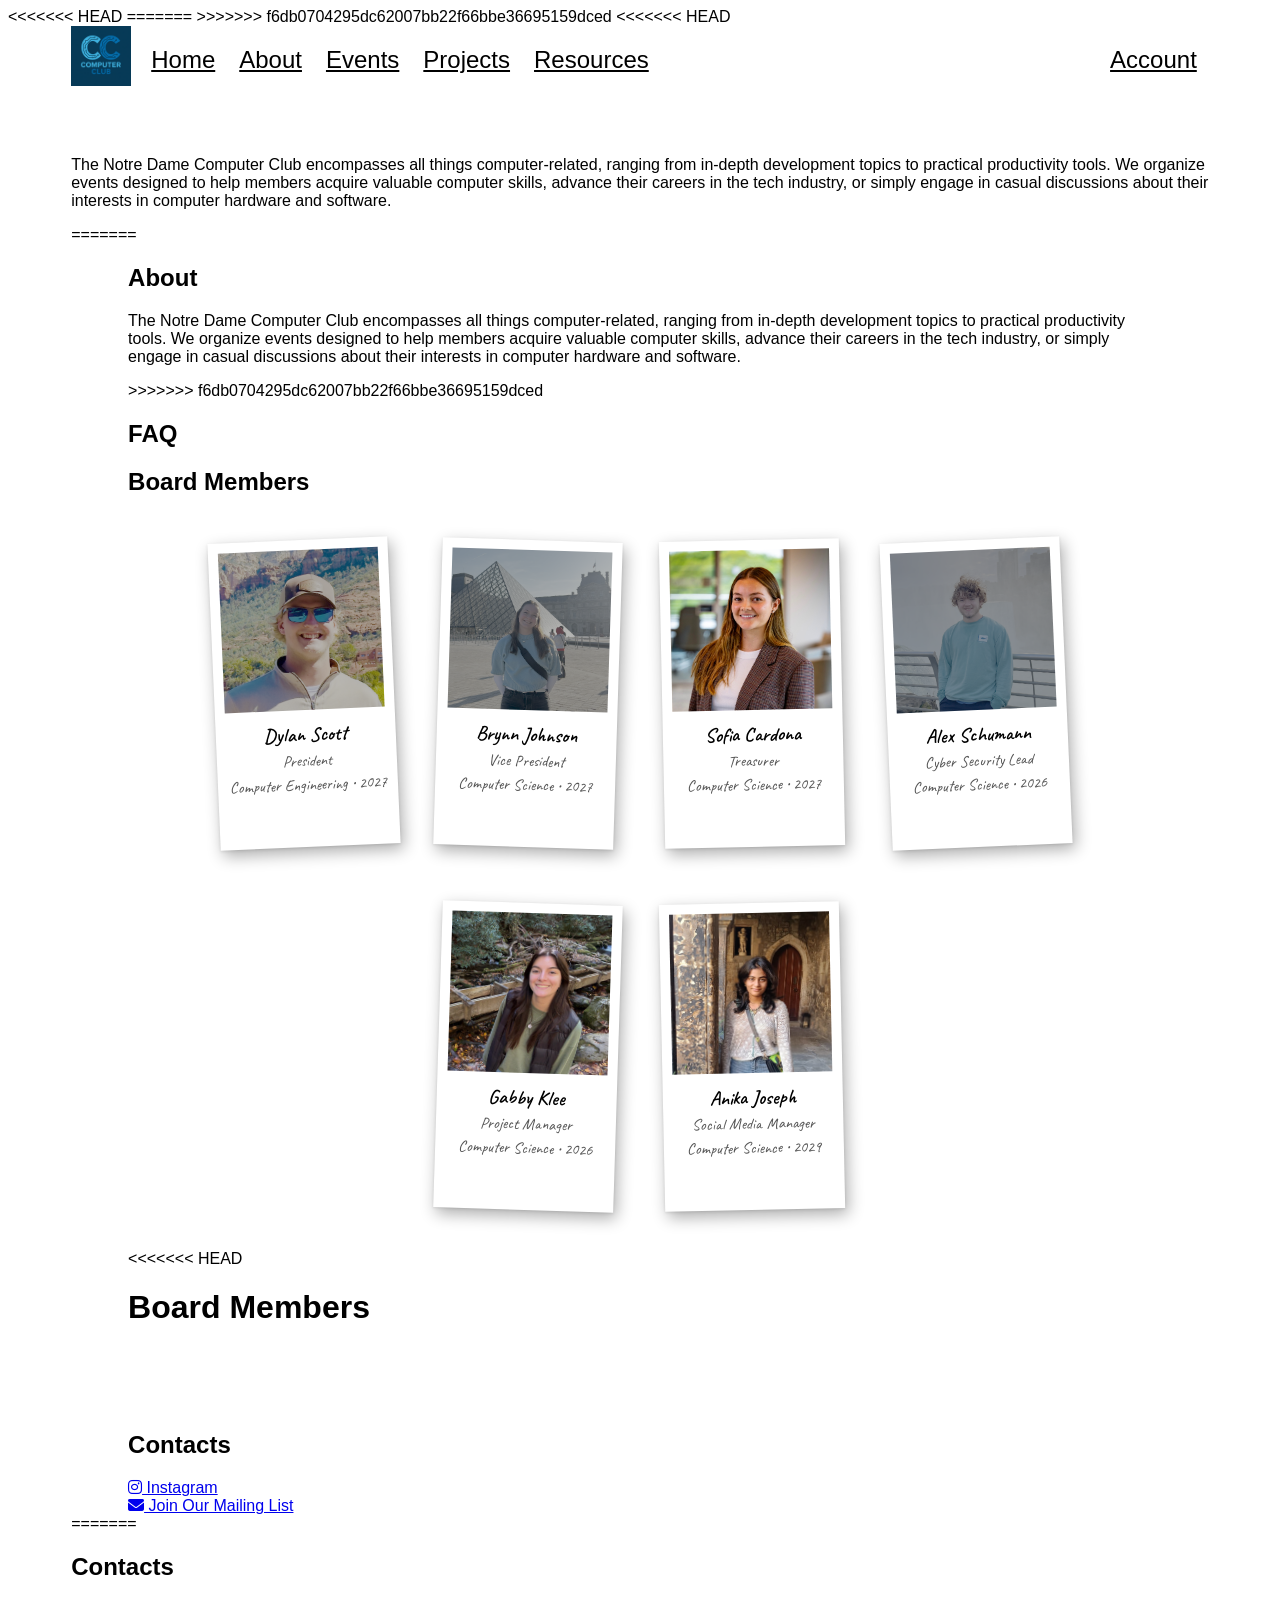
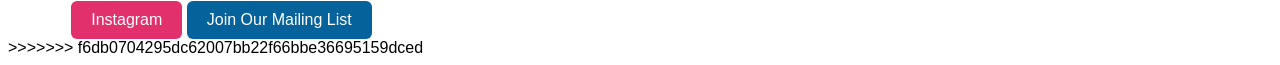
==== commit 07363d1f: "1" ====
--- a/about.html
+++ b/about.html
@@ -1,5 +1,6 @@
 <!DOCTYPE html>
 <html lang="en">
+<<<<<<< HEAD
 <head>
 <meta charset="UTF-8">
 <meta name="viewport" content="width=device-width, initial-scale=1.0">
@@ -8,9 +9,18 @@
 <link rel="stylesheet" href="https://cdnjs.cloudflare.com/ajax/libs/font-awesome/6.5.0/css/all.min.css">
 <link href="https://fonts.googleapis.com/css2?family=Caveat:wght@400;600&display=swap" rel="stylesheet">
 </head>
+=======
+  <head>
+    <meta charset="UTF-8">
+    <meta name="viewport" content="width=device-width, initial-scale=1.0">
+    <title>ND Computer Club</title>
+    <link rel="stylesheet" href="style.css">
+  </head>
+>>>>>>> f6db0704295dc62007bb22f66bbe36695159dced
 
-<body>
+  <body>
 
+<<<<<<< HEAD
 <div class="big-container">
 <div id="navbar"></div>
 <br><br><br>
@@ -20,13 +30,46 @@
     The Notre Dame Computer Club encompasses all things computer-related, ranging from in-depth development topics to practical productivity tools. We organize events designed to help members acquire valuable computer skills, advance their careers in the tech industry, or simply engage in casual discussions about their interests in computer hardware and software.
     </p>
 </section>
+=======
+    <div class="big-container">
+    <div id="navbar"></div>
 
-<section>
-    <h1>FAQ</h1>
-</section>
+    <section>
+      <h1>About</h1>
+      <p>
+        The Notre Dame Computer Club encompasses all things computer-related, ranging from in-depth development topics to practical productivity tools. We organize events designed to help members acquire valuable computer skills, advance their careers in the tech industry, or simply engage in casual discussions about their interests in computer hardware and software.
+      </p>
+    </section>
+>>>>>>> f6db0704295dc62007bb22f66bbe36695159dced
 
-<section>
+    <section>
+      <h1>FAQ</h1>
+    </section>
 
+    <section>
+      <h1>Board Members</h1>
+      <div id="board-members"></div>
+      <script>
+        const BOARD = [
+        { name: "Dylan Scott",   role: "President",             major: "Computer Engineering", year: 2027 },
+        { name: "Brynn Johnson", role: "Vice President",        major: "Computer Science",     year: 2027 },
+        { name: "Sofia Cardona", role: "Treasurer",             major: "Computer Science",     year: 2027 },
+        { name: "Alex Schumann", role: "Cyber Security Lead",   major: "Computer Science",     year: 2026 },
+        { name: "Gabby Klee",    role: "Project Manager",       major: "Computer Science",     year: 2026 },
+        { name: "Anika Joseph",  role: "Social Media Manager",  major: "Computer Science",     year: 2029 },
+        ];
+        const el = document.getElementById('board-members');
+        el.innerHTML = BOARD.map(m => `
+        <div class="board-member-section">
+        <img src="/images/board/${m.name.replace(' ','')}.png" class="board-member-photo">
+        <h3>${m.name}</h3>
+        <p>${m.role}</p>
+        <p>${m.major} • ${m.year}</p>
+        </div>`).join('');
+      </script>
+    </section>
+
+<<<<<<< HEAD
 <h1>Board Members</h1>
 
 <div id="board-members"></div>
@@ -67,4 +110,16 @@
 <script src="script.js"></script>
 
 </body>
+=======
+    <section class="contacts">
+      <h1>Contacts</h1>
+      <a class="primary-button instagram" href="https://ndacm.dev/instagram">Instagram</a>
+      <a class="primary-button mailing-list" href="https://docs.google.com/forms/d/e/1FAIpQLSdNOXPPxVKRKZHulJypc1nvLSb52hSPq_a0kH9kRgDz5scK0w/viewform">
+        Join Our Mailing List
+      </a>
+    </section>
+  </div>
+  <script src="script.js"></script>
+  </body>
+>>>>>>> f6db0704295dc62007bb22f66bbe36695159dced
 </html>
--- a/style.css
+++ b/style.css
@@ -29,16 +29,20 @@
     & ul li {
     float: left;
     height: 100%;
-   
     }
 
     & ul li a {
     box-sizing: border-box;
     display: block;
     color: black;
+<<<<<<< HEAD
     text-align: center;
     padding: 20px 12px 0;
+=======
+    padding: 1rem 0.75rem;
+>>>>>>> f6db0704295dc62007bb22f66bbe36695159dced
     text-decoration: none;
+    text-align: center;
     height: 100%;
     font-size: 1.5rem;
     }
@@ -52,7 +56,11 @@
     }
 
     .logo, .logo img {
+        float: left;
+        display: inline;
         height: 100%;
+        aspect-ratio: 1;
+        margin-right: 0.5rem;
     }
 }
 
@@ -64,6 +72,7 @@
 
 .intro-txt{
     font-size: 1.5em;
+    margin: 0;
 }
 
 #board-members{
@@ -123,15 +132,27 @@
     color: #555;
 }
 
-.interest-form {
+.primary-button {
   display: inline-block;
   padding: 10px 20px;
-  background: #0073e6;
+  text-decoration: none;
   color: white;
-  text-decoration: none;
   border-radius: 6px;
-}
-
+  font-size: 1em;
+  border: none;
+}
+
+.interest-form, .learn-more {
+    background: #0073e6;
+}
+
+.instagram {
+    background: #e1306c;
+}
+
+.mailing-list {
+    background: #05629a;
+}
 
 .calendar{
     margin: 0 10%;
--- a/style.css
+++ b/style.css
@@ -29,16 +29,20 @@
     & ul li {
     float: left;
     height: 100%;
-   
     }
 
     & ul li a {
     box-sizing: border-box;
     display: block;
     color: black;
+<<<<<<< HEAD
     text-align: center;
     padding: 20px 12px 0;
+=======
+    padding: 1rem 0.75rem;
+>>>>>>> f6db0704295dc62007bb22f66bbe36695159dced
     text-decoration: none;
+    text-align: center;
     height: 100%;
     font-size: 1.5rem;
     }
@@ -52,7 +56,11 @@
     }
 
     .logo, .logo img {
+        float: left;
+        display: inline;
         height: 100%;
+        aspect-ratio: 1;
+        margin-right: 0.5rem;
     }
 }
 
@@ -64,6 +72,7 @@
 
 .intro-txt{
     font-size: 1.5em;
+    margin: 0;
 }
 
 #board-members{
@@ -123,15 +132,27 @@
     color: #555;
 }
 
-.interest-form {
+.primary-button {
   display: inline-block;
   padding: 10px 20px;
-  background: #0073e6;
+  text-decoration: none;
   color: white;
-  text-decoration: none;
   border-radius: 6px;
-}
-
+  font-size: 1em;
+  border: none;
+}
+
+.interest-form, .learn-more {
+    background: #0073e6;
+}
+
+.instagram {
+    background: #e1306c;
+}
+
+.mailing-list {
+    background: #05629a;
+}
 
 .calendar{
     margin: 0 10%;
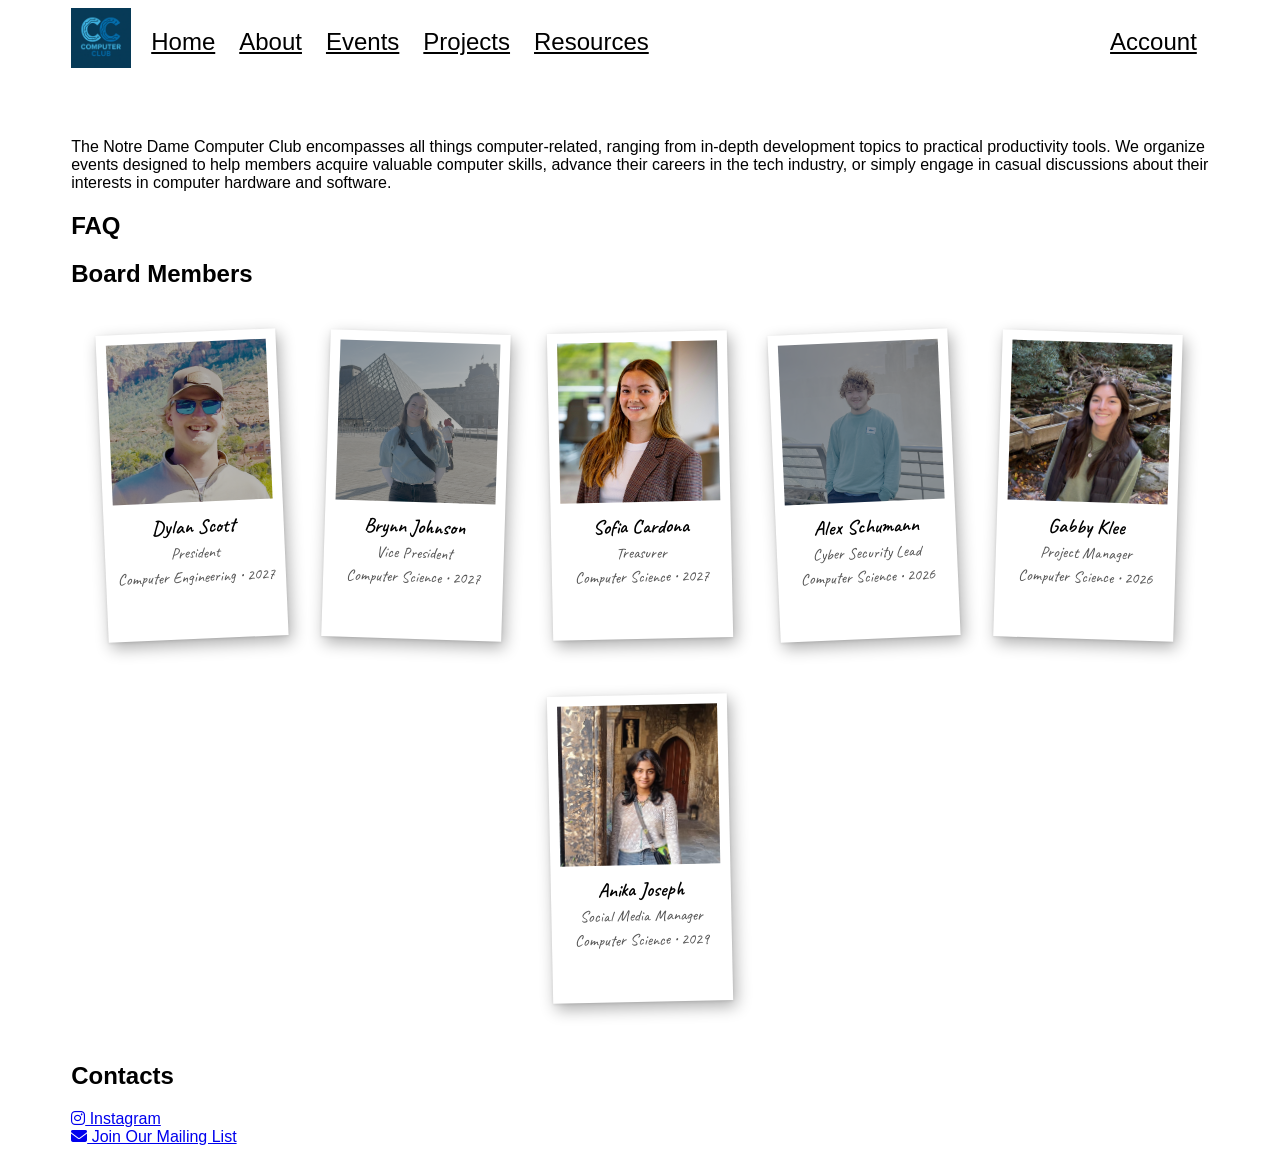
==== commit d90d0b3c: "merge conflict about.html" ====
--- a/about.html
+++ b/about.html
@@ -1,6 +1,5 @@
 <!DOCTYPE html>
 <html lang="en">
-<<<<<<< HEAD
 <head>
 <meta charset="UTF-8">
 <meta name="viewport" content="width=device-width, initial-scale=1.0">
@@ -9,18 +8,9 @@
 <link rel="stylesheet" href="https://cdnjs.cloudflare.com/ajax/libs/font-awesome/6.5.0/css/all.min.css">
 <link href="https://fonts.googleapis.com/css2?family=Caveat:wght@400;600&display=swap" rel="stylesheet">
 </head>
-=======
-  <head>
-    <meta charset="UTF-8">
-    <meta name="viewport" content="width=device-width, initial-scale=1.0">
-    <title>ND Computer Club</title>
-    <link rel="stylesheet" href="style.css">
-  </head>
->>>>>>> f6db0704295dc62007bb22f66bbe36695159dced
 
-  <body>
+<body>
 
-<<<<<<< HEAD
 <div class="big-container">
 <div id="navbar"></div>
 <br><br><br>
@@ -30,79 +20,41 @@
     The Notre Dame Computer Club encompasses all things computer-related, ranging from in-depth development topics to practical productivity tools. We organize events designed to help members acquire valuable computer skills, advance their careers in the tech industry, or simply engage in casual discussions about their interests in computer hardware and software.
     </p>
 </section>
-=======
-    <div class="big-container">
-    <div id="navbar"></div>
 
-    <section>
-      <h1>About</h1>
-      <p>
-        The Notre Dame Computer Club encompasses all things computer-related, ranging from in-depth development topics to practical productivity tools. We organize events designed to help members acquire valuable computer skills, advance their careers in the tech industry, or simply engage in casual discussions about their interests in computer hardware and software.
-      </p>
-    </section>
->>>>>>> f6db0704295dc62007bb22f66bbe36695159dced
+<section>
+    <h1>FAQ</h1>
+</section>
 
-    <section>
-      <h1>FAQ</h1>
-    </section>
-
-    <section>
-      <h1>Board Members</h1>
-      <div id="board-members"></div>
-      <script>
-        const BOARD = [
-        { name: "Dylan Scott",   role: "President",             major: "Computer Engineering", year: 2027 },
-        { name: "Brynn Johnson", role: "Vice President",        major: "Computer Science",     year: 2027 },
-        { name: "Sofia Cardona", role: "Treasurer",             major: "Computer Science",     year: 2027 },
-        { name: "Alex Schumann", role: "Cyber Security Lead",   major: "Computer Science",     year: 2026 },
-        { name: "Gabby Klee",    role: "Project Manager",       major: "Computer Science",     year: 2026 },
-        { name: "Anika Joseph",  role: "Social Media Manager",  major: "Computer Science",     year: 2029 },
-        ];
-        const el = document.getElementById('board-members');
-        el.innerHTML = BOARD.map(m => `
-        <div class="board-member-section">
+<section>
+    <h1>Board Members</h1>
+    <div id="board-members"></div>
+    <script>
+    const BOARD = [
+      { name: "Dylan Scott",   role: "President",            major: "Computer Engineering", year: 2027 },
+      { name: "Brynn Johnson", role: "Vice President",        major: "Computer Science",     year: 2027 },
+      { name: "Sofia Cardona", role: "Treasurer",             major: "Computer Science",     year: 2027 },
+      { name: "Alex Schumann", role: "Cyber Security Lead",   major: "Computer Science",     year: 2026 },
+      { name: "Gabby Klee",    role: "Project Manager",       major: "Computer Science",     year: 2026 },
+      { name: "Anika Joseph",  role: "Social Media Manager",  major: "Computer Science",     year: 2029 },
+    ];
+    const el = document.getElementById('board-members');
+    el.innerHTML = BOARD.map(m => `
+      <div class="board-member-section">
         <img src="/images/board/${m.name.replace(' ','')}.png" class="board-member-photo">
         <h3>${m.name}</h3>
         <p>${m.role}</p>
         <p>${m.major} • ${m.year}</p>
-        </div>`).join('');
-      </script>
-    </section>
-
-<<<<<<< HEAD
-<h1>Board Members</h1>
-
-<div id="board-members"></div>
-<script>
-const BOARD = [
-  { name: "Dylan Scott",   role: "President",            major: "Computer Engineering", year: 2027 },
-  { name: "Brynn Johnson", role: "Vice President",        major: "Computer Science",     year: 2027 },
-  { name: "Sofia Cardona", role: "Treasurer",             major: "Computer Science",     year: 2027 },
-  { name: "Alex Schumann", role: "Cyber Security Lead",   major: "Computer Science",     year: 2026 },
-  { name: "Gabby Klee",    role: "Project Manager",       major: "Computer Science",     year: 2026 },
-  { name: "Anika Joseph",  role: "Social Media Manager",  major: "Computer Science",     year: 2029 },
-];
-const el = document.getElementById('board-members');
-el.innerHTML = BOARD.map(m => `
-  <div class="board-member-section">
-    <img src="/images/board/${m.name.replace(' ','')}.png" class="board-member-photo">
-    <h3>${m.name}</h3>
-    <p>${m.role}</p>
-    <p>${m.major} • ${m.year}</p>
-  </div>`).join('');
-</script>
+      </div>`).join('');
+    </script>
 </section>
 
 <section class="contacts">
-
-<h1>Contacts</h1>
-
-<a href="https://ndacm.dev/instagram"><i class="fab fa-instagram"></i> Instagram</a>
-<br>
-<a href="https://docs.google.com/forms/d/e/1FAIpQLSdNOXPPxVKRKZHulJypc1nvLSb52hSPq_a0kH9kRgDz5scK0w/viewform">
-<i class="fas fa-envelope"></i> Join Our Mailing List
-</a>
-
+    <h1>Contacts</h1>
+    <a href="https://ndacm.dev/instagram"><i class="fab fa-instagram"></i> Instagram</a>
+    <br>
+    <a href="https://docs.google.com/forms/d/e/1FAIpQLSdNOXPPxVKRKZHulJypc1nvLSb52hSPq_a0kH9kRgDz5scK0w/viewform">
+        <i class="fas fa-envelope"></i> Join Our Mailing List
+    </a>
 </section>
 
 </div>
@@ -110,16 +62,4 @@
 <script src="script.js"></script>
 
 </body>
-=======
-    <section class="contacts">
-      <h1>Contacts</h1>
-      <a class="primary-button instagram" href="https://ndacm.dev/instagram">Instagram</a>
-      <a class="primary-button mailing-list" href="https://docs.google.com/forms/d/e/1FAIpQLSdNOXPPxVKRKZHulJypc1nvLSb52hSPq_a0kH9kRgDz5scK0w/viewform">
-        Join Our Mailing List
-      </a>
-    </section>
-  </div>
-  <script src="script.js"></script>
-  </body>
->>>>>>> f6db0704295dc62007bb22f66bbe36695159dced
-</html>+</html>
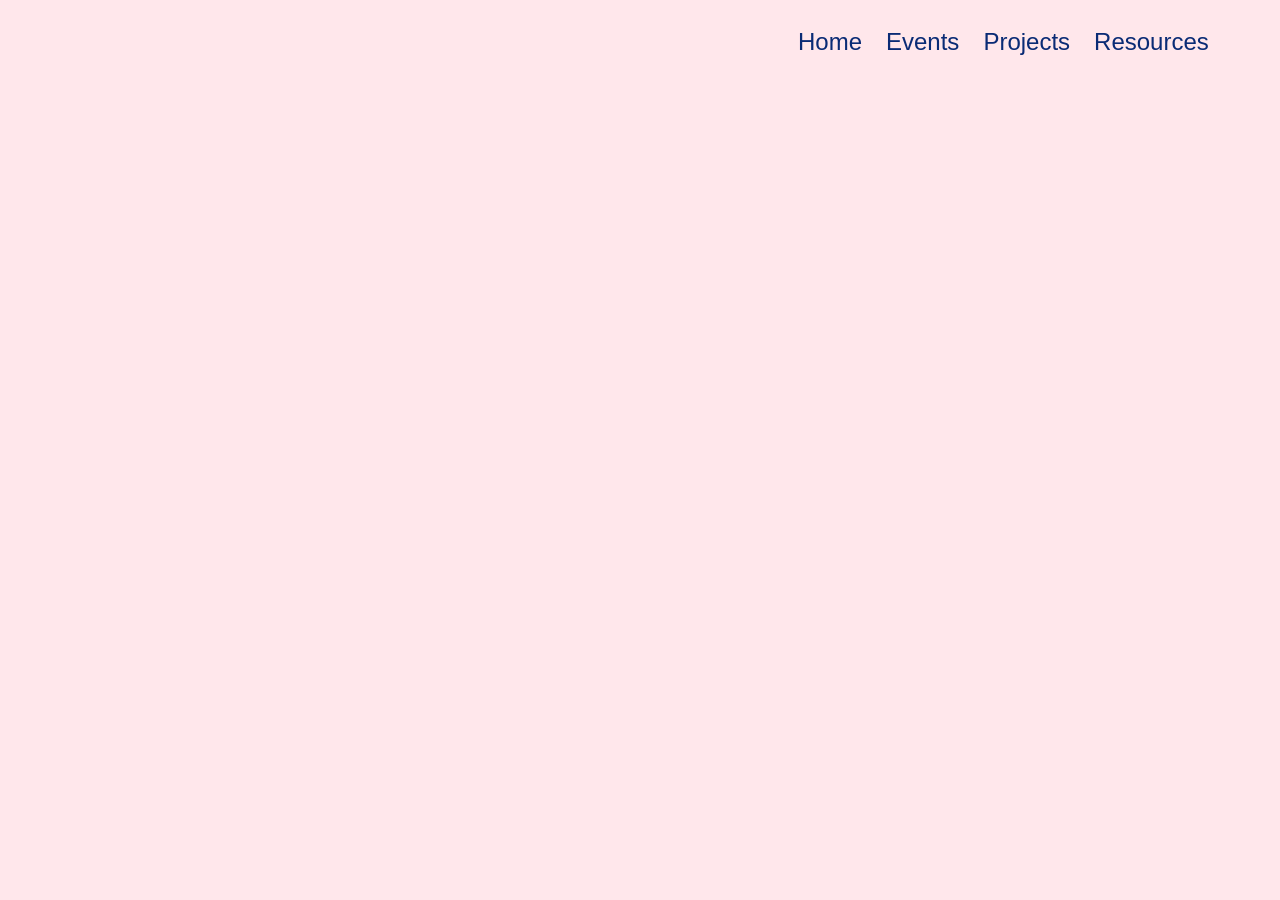
==== commit 2698378c: "1" ====
--- a/about.html
+++ b/about.html
@@ -15,17 +15,13 @@
 <div id="navbar"></div>
 <br><br><br>
 
-<section>
+<!-- <section>
     <p>
     The Notre Dame Computer Club encompasses all things computer-related, ranging from in-depth development topics to practical productivity tools. We organize events designed to help members acquire valuable computer skills, advance their careers in the tech industry, or simply engage in casual discussions about their interests in computer hardware and software.
     </p>
-</section>
+</section> -->
 
-<section>
-    <h1>FAQ</h1>
-</section>
-
-<section>
+<!-- <section>
     <h1>Board Members</h1>
     <div id="board-members"></div>
     <script>
@@ -55,7 +51,7 @@
     <a href="https://docs.google.com/forms/d/e/1FAIpQLSdNOXPPxVKRKZHulJypc1nvLSb52hSPq_a0kH9kRgDz5scK0w/viewform">
         <i class="fas fa-envelope"></i> Join Our Mailing List
     </a>
-</section>
+</section> -->
 
 </div>
 
--- a/style.css
+++ b/style.css
@@ -1,54 +1,37 @@
 body{
     /* margin: 0; */
     font-family: Arial, Helvetica, sans-serif;
-    /* background-color: #dbdbdb; */
-
+    background-color: #FFE7EB;
 }
 
 .header{
-    /* background-color: #dbdbdb; */
-    /*padding: 20px 10px;*/
-    /* display: flex;
-    justify-content: space-between;
-    align-items: center;
-    position: sticky; */
     top: 0;
     width: 100%;
+    /* border: 1px solid black;
+    border-radius: 120px; */
     
     & ul {
     list-style-type: none;
     margin: 0;
     padding: 0;
-    overflow: hidden;
-    /* background-color: #3700fe; */
-    /* border-radius: 12px; */
+    display: flex;
+    justify-content: flex-end;
     width: 100%;
     height: 60px;
     }
 
     & ul li {
-    float: left;
     height: 100%;
     }
 
     & ul li a {
     box-sizing: border-box;
     display: block;
-    color: black;
-<<<<<<< HEAD
-    text-align: center;
-    padding: 20px 12px 0;
-=======
-    padding: 1rem 0.75rem;
->>>>>>> f6db0704295dc62007bb22f66bbe36695159dced
+    color: #0A2B75;
+    padding: 20px 0 0 24px;
     text-decoration: none;
-    text-align: center;
     height: 100%;
     font-size: 1.5rem;
-    }
-
-    & ul li:first-child a {
-    padding-left: 0;
     }
 
     & ul li a:hover {
@@ -64,7 +47,6 @@
     }
 }
 
-
 .big-container{
     width:90%;
     margin:0 auto;
@@ -73,6 +55,11 @@
 .intro-txt{
     font-size: 1.5em;
     margin: 0;
+    color: #0A2B75;
+}
+
+h1{
+    color: #0A2B75;
 }
 
 #board-members{
@@ -86,7 +73,8 @@
 .board-member-section{
     background: #fff;
     padding: 10px 10px 52px;
-    box-shadow: 3px 6px 16px rgba(0,0,0,0.32), 0 1px 3px rgba(0,0,0,0.1);
+    border-radius: 12px;
+    box-shadow: 0 4px 24px rgba(0,0,0,0.12);
     display:flex;
     flex-direction:column;
     align-items:center;
@@ -102,7 +90,7 @@
 
 .board-member-section:hover {
     transform: rotate(0deg) scale(1.07);
-    box-shadow: 6px 14px 30px rgba(0,0,0,0.42);
+    box-shadow: 0 8px 32px rgba(0,0,0,0.18);
     z-index: 10;
 }
 
@@ -110,7 +98,7 @@
     width:160px;
     height:160px;
     object-fit:cover;
-    border-radius: 0;
+    border-radius: 8px;
     display: block;
 }
 
@@ -132,16 +120,6 @@
     color: #555;
 }
 
-.primary-button {
-  display: inline-block;
-  padding: 10px 20px;
-  text-decoration: none;
-  color: white;
-  border-radius: 6px;
-  font-size: 1em;
-  border: none;
-}
-
 .interest-form, .learn-more {
     background: #0073e6;
 }
@@ -155,15 +133,14 @@
 }
 
 .calendar{
-    margin: 0 10%;
-}
-
-/* google calender */
+    margin: 32px 0;
+}
+
 .gcal{
-    border: 11px solid black;
-    border-radius: 5px;
-    width: 80%;
-    margin: 0 auto;
+    width: 100%;
+    border: none;
+    border-radius: 12px;
+    box-shadow: 0 4px 24px rgba(0, 0, 0, 0.12);
     display: block;
 }
 
@@ -174,14 +151,18 @@
 }
 
 .card {
-    border: 5px solid gray;
-    
+    border-radius: 12px;
+    box-shadow: 0 4px 24px rgba(0,0,0,0.12);
+    overflow: hidden;
+    background: #fff;
+
     .card-body {
         padding: 0 20px 20px 20px;
     }
 
     img {
         width: 100%;
+        display: block;
     }
 }
 
@@ -195,6 +176,118 @@
     height: 100%;
 }
 
+/* Gallery */
+.gallery-grid {
+  display: grid;
+  grid-template-columns: repeat(3, 1fr);
+  gap: 10px;
+}
+
+.gallery-card {
+  position: relative;
+  aspect-ratio: 1;
+  overflow: hidden;
+  cursor: pointer;
+  border-radius: 12px;
+  box-shadow: 0 4px 24px rgba(0,0,0,0.12);
+}
+
+.gallery-card img {
+  width: 100%;
+  height: 100%;
+  object-fit: cover;
+  display: block;
+}
+
+.gallery-card span {
+  position: absolute;
+  inset: 0;
+  display: flex;
+  align-items: center;
+  justify-content: center;
+  background: rgba(0, 0, 0, 0.5);
+  color: white;
+  font-size: 1rem;
+  opacity: 0;
+  transition: opacity 0.2s;
+}
+
+.gallery-card:hover span {
+  opacity: 1;
+}
+
+/* Resource index */
+.resource-index {
+  display: flex;
+  gap: 60px;
+  padding: 40px 0;
+}
+
+.index-list {
+  flex: 1;
+  overflow-y: auto;
+  max-height: 80vh;
+}
+
+.year-group {
+  margin-bottom: 2rem;
+}
+
+.year-group .year {
+  display: block;
+  font-size: 0.75rem;
+  letter-spacing: 0.1em;
+  color: #999;
+  text-transform: uppercase;
+  margin-bottom: 0.4rem;
+}
+
+.year-group ul {
+  list-style: none;
+  margin: 0;
+  padding: 0;
+}
+
+.year-group ul li a {
+  display: block;
+  text-decoration: none;
+  color: #0A2B75;
+  padding: 0.3rem 0;
+  font-size: 1.1rem;
+  border-bottom: 1px solid transparent;
+  transition: border-color 0.15s;
+}
+
+.year-group ul li a:hover {
+  border-bottom-color: #0A2B75;
+}
+
+.index-preview {
+  flex: 1;
+  position: sticky;
+  top: 40px;
+  align-self: flex-start;
+  opacity: 0;
+  transition: opacity 0.2s ease;
+}
+
+.index-preview.visible {
+  opacity: 1;
+}
+
+.index-preview img {
+  width: 100%;
+  max-height: 320px;
+  object-fit: cover;
+  display: block;
+}
+
+.index-preview p {
+  margin: 10px 0 0;
+  font-size: 0.9rem;
+  color: #555;
+}
+
 .popup {
     display: none;
     position: relative;
